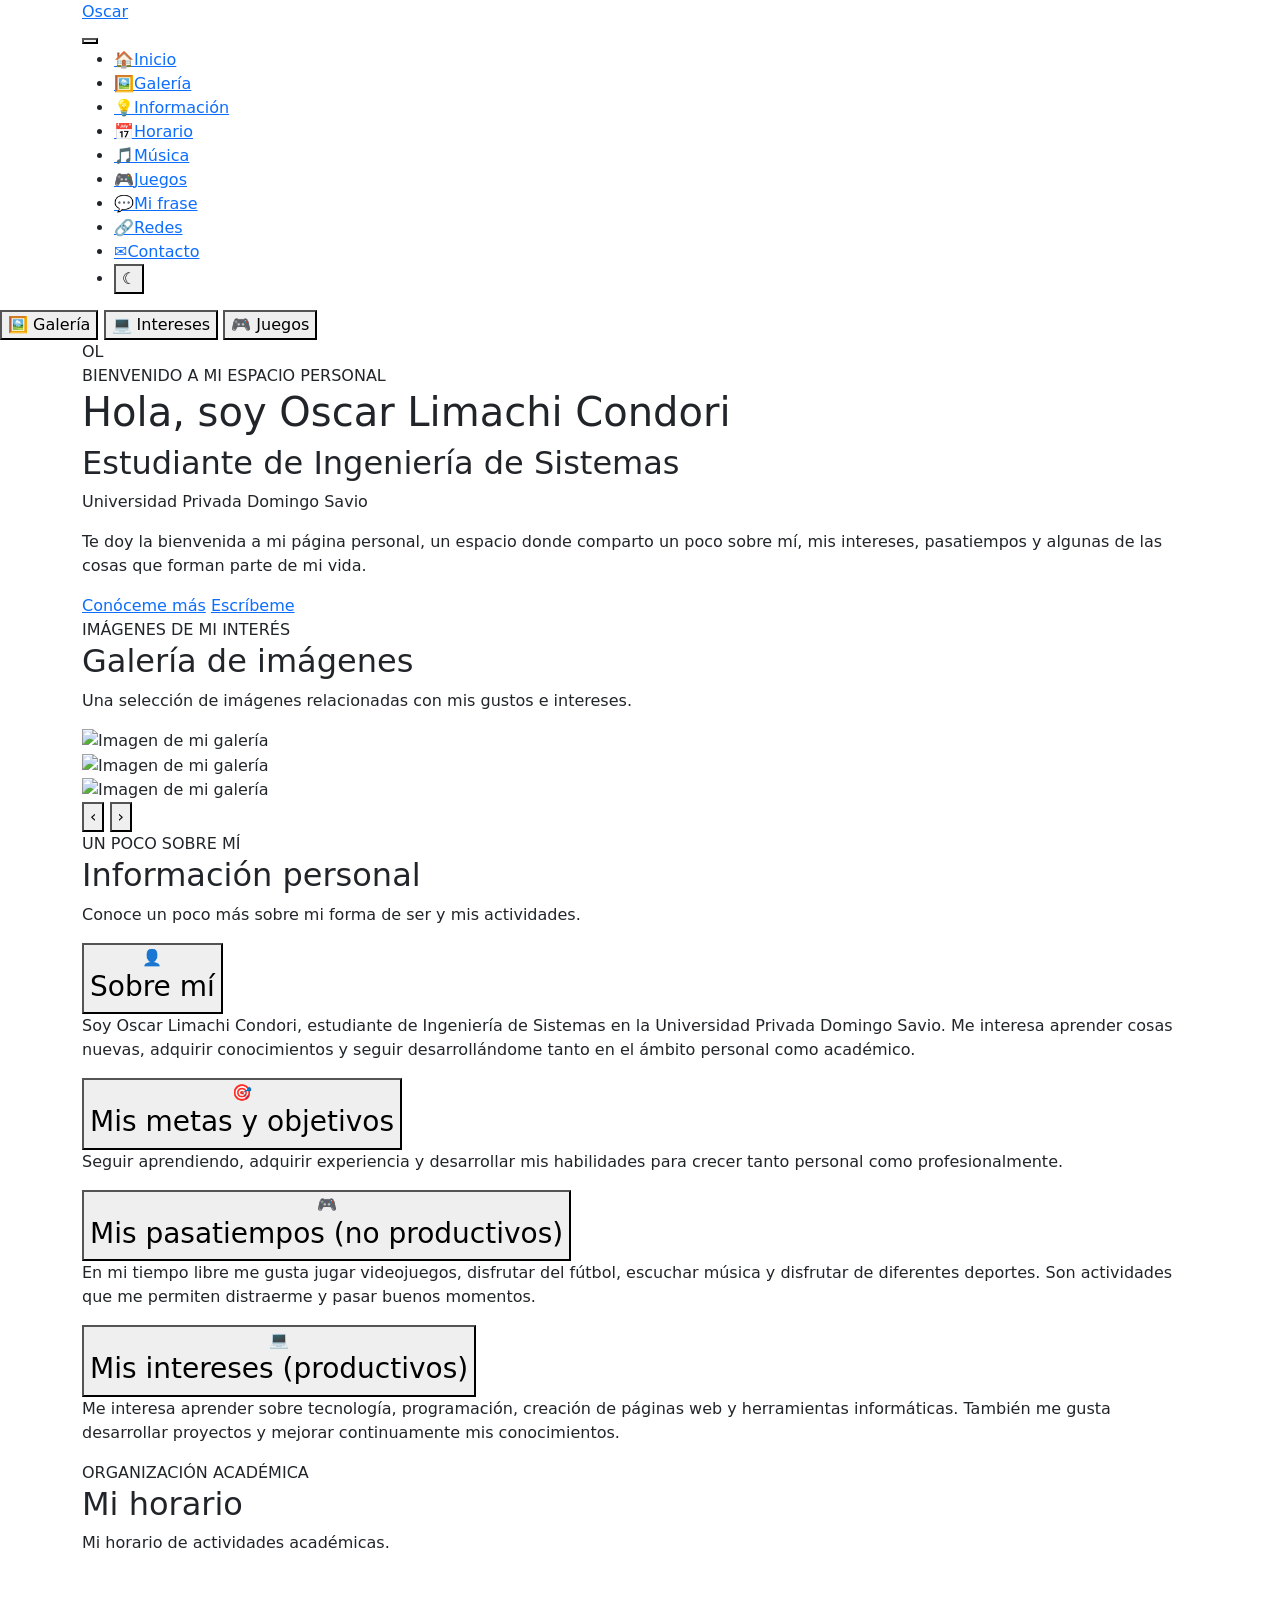
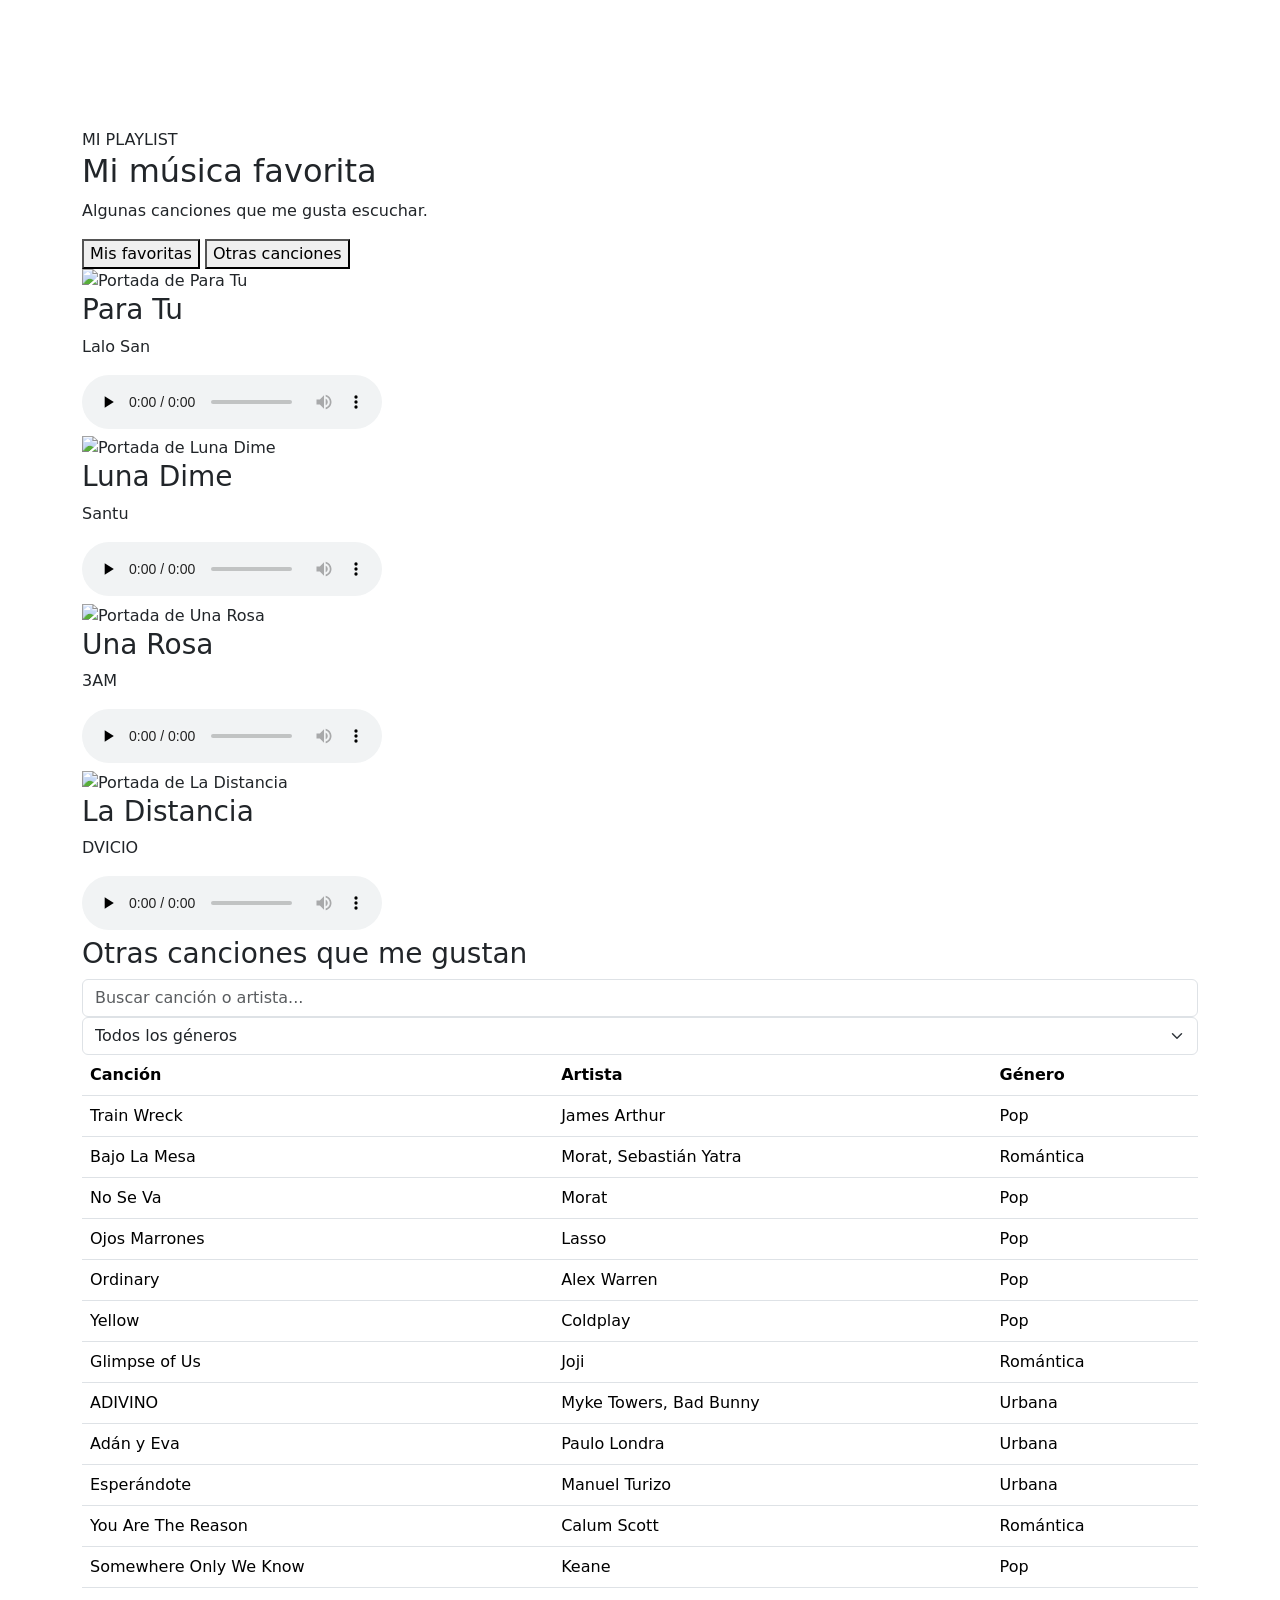
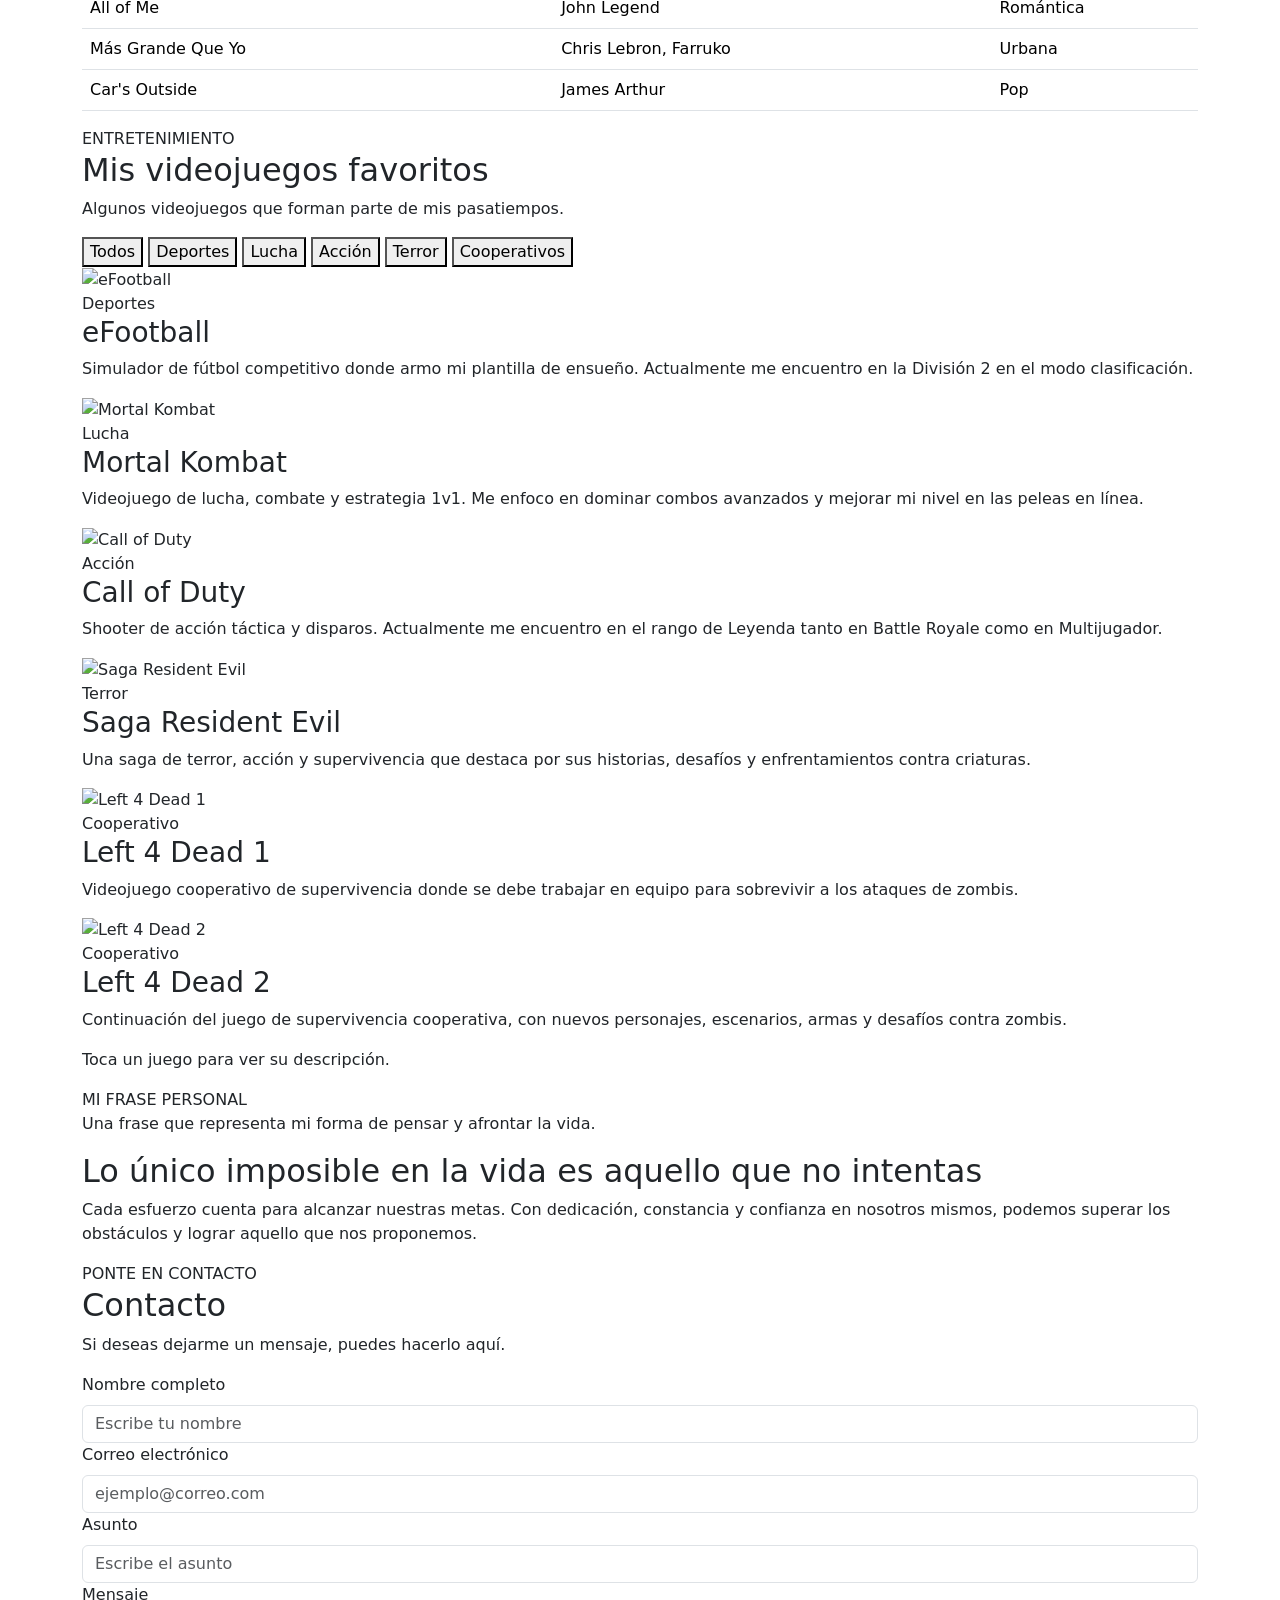
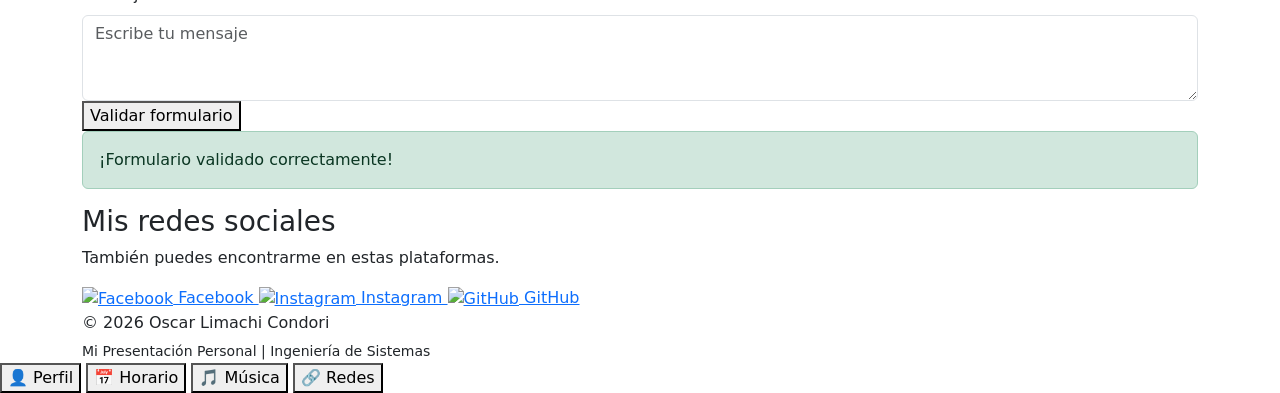
==== informacion_personal_3.0/index.html @ c0208976 "Update informacion_personal" ====
<!DOCTYPE html>
<html lang="es">

<head>
    <meta charset="UTF-8">
    <meta name="viewport" content="width=device-width, initial-scale=1.0">
    <title>Mi Presentación Personal | Oscar Limachi</title>
    <meta name="description" content="Página personal de Oscar Limachi Condori, estudiante de Ingeniería de Sistemas.">
    <meta name="theme-color" content="#101e36">
    <link rel="manifest" href="manifest.json">
    <link rel="icon" type="image/png" sizes="192x192" href="icons/icon-192.png">
    <link rel="apple-touch-icon" href="icons/apple-touch-icon.png">

    <link rel="preconnect" href="https://fonts.googleapis.com">
    <link rel="preconnect" href="https://fonts.gstatic.com" crossorigin>
    <link
        href="https://fonts.googleapis.com/css2?family=DM+Sans:wght@400;500;600;700&family=Space+Grotesk:wght@500;600;700&display=swap"
        rel="stylesheet">
    <link href="https://cdn.jsdelivr.net/npm/bootstrap@5.3.3/dist/css/bootstrap.min.css" rel="stylesheet">
    <link rel="stylesheet" href="style.css">
</head>

<body>
    <div class="pwa-container" aria-busy="true">

        <header class="site-nav">
            <div class="container">
                <a class="nav-brand" href="#inicio" data-hidratado="false" data-hidratacion="false"
                    aria-label="Ir al inicio">Oscar<span></span></a>

                <div class="nav-actions">
                    <span class="estado-red" id="estadoRed" role="status" aria-live="polite"></span>
                    <button class="menu-toggle" id="hamburgerBtn" type="button" aria-label="Abrir menú"
                        aria-controls="navMenu" aria-expanded="false" data-hidratado="false" data-hidratacion="false">
                        <span></span>
                        <span></span>
                        <span></span>
                    </button>
                </div>

                <nav class="nav-menu" id="navMenu" aria-label="Menú principal">
                    <ul>
                        <li><a class="menu-link" href="#inicio" data-view="inicio" data-hidratado="false"
                                data-hidratacion="false"><span class="menu-ico" aria-hidden="true">🏠</span>Inicio</a>
                        </li>
                        <li><a class="menu-link" href="#fotos" data-view="fotos" data-hidratado="false"
                                data-hidratacion="false"><span class="menu-ico" aria-hidden="true">🖼️</span>Galería</a>
                        </li>
                        <li><a class="menu-link" href="#informacion" data-view="informacion" data-hidratado="false"
                                data-hidratacion="false"><span class="menu-ico"
                                    aria-hidden="true">💡</span>Información</a></li>
                        <li><a class="menu-link" href="#horario" data-view="horario" data-hidratado="false"
                                data-hidratacion="false"><span class="menu-ico" aria-hidden="true">📅</span>Horario</a>
                        </li>
                        <li><a class="menu-link" href="#musica" data-view="musica" data-hidratado="false"
                                data-hidratacion="false"><span class="menu-ico" aria-hidden="true">🎵</span>Música</a>
                        </li>
                        <li><a class="menu-link" href="#juegos" data-view="juegos" data-hidratado="false"
                                data-hidratacion="false"><span class="menu-ico" aria-hidden="true">🎮</span>Juegos</a>
                        </li>
                        <li><a class="menu-link" href="#frase" data-view="frase" data-hidratado="false"
                                data-hidratacion="false"><span class="menu-ico" aria-hidden="true">💬</span>Mi frase</a>
                        </li>
                        <li><a class="menu-link" href="#redes" data-view="redes" data-hidratado="false"
                                data-hidratacion="false"><span class="menu-ico" aria-hidden="true">🔗</span>Redes</a>
                        </li>
                        <li><a class="menu-link" href="#contacto" data-view="contacto" data-hidratado="false"
                                data-hidratacion="false"><span class="menu-ico" aria-hidden="true">✉️</span>Contacto</a>
                        </li>
                        <li class="theme-item">
                            <button class="theme-toggle" id="themeToggle" type="button" aria-label="Cambiar tema"
                                data-hidratado="false" data-hidratacion="false">☾</button>
                        </li>
                    </ul>
                </nav>
            </div>
        </header>

        <aside class="hud-side-nav">
            <button class="hud-btn" data-view="fotos" title="Galería" data-hidratado="false" data-hidratacion="false">
                <span class="hud-icon">🖼️</span>
                <span class="hud-label">Galería</span>
            </button>
            <button class="hud-btn" data-view="informacion" title="Intereses" data-hidratado="false"
                data-hidratacion="false">
                <span class="hud-icon">💻</span>
                <span class="hud-label">Intereses</span>
            </button>
            <button class="hud-btn" data-view="juegos" title="Videojuegos" data-hidratado="false"
                data-hidratacion="false">
                <span class="hud-icon">🎮</span>
                <span class="hud-label">Juegos</span>
            </button>
        </aside>

        <main id="app">

            <section class="view view-hero active" id="inicio">
                <div class="hero-orb orb-one"></div>
                <div class="hero-orb orb-two"></div>

                <div class="container hero-content">
                    <div class="hero-avatar" aria-hidden="true"><span>OL</span></div>
                    <span class="eyebrow">BIENVENIDO A MI ESPACIO PERSONAL</span>
                    <h1>Hola, soy <span>Oscar Limachi Condori</span></h1>
                    <h2>Estudiante de Ingeniería de Sistemas</h2>
                    <p>Universidad Privada Domingo Savio</p>

                    <p class="hero-description">
                        Te doy la bienvenida a mi página personal, un espacio donde comparto un poco sobre mí, mis
                        intereses, pasatiempos y algunas de las cosas que forman parte de mi vida.
                    </p>

                    <div class="hero-actions">
                        <a href="#informacion" class="btn-main" data-hidratado="false" data-hidratacion="false">Conóceme
                            más</a>
                        <a href="#contacto" class="btn-ghost" data-hidratado="false"
                            data-hidratacion="false">Escríbeme</a>
                    </div>
                </div>
            </section>

            <section class="view" id="fotos">
                <div class="container">
                    <div class="section-heading">
                        <span class="eyebrow">IMÁGENES DE MI INTERÉS</span>
                        <h2>Galería de imágenes</h2>
                        <p>Una selección de imágenes relacionadas con mis gustos e intereses.</p>
                    </div>

                            <div class="photo-carousel" id="photoCarousel" data-hidratado="false"
                                data-hidratacion="false">
                                <div class="carousel-track" id="carouselTrack">
                                    <div class="carousel-slide">
                                        <img src="imagenes/carrusel/foto1.jpg" alt="Imagen de mi galería"
                                            loading="lazy">
                                    </div>
                                    <div class="carousel-slide">
                                        <img src="imagenes/carrusel/foto2.jpg" alt="Imagen de mi galería"
                                            loading="lazy">
                                    </div>
                                    <div class="carousel-slide">
                                        <img src="imagenes/carrusel/foto3.jpg" alt="Imagen de mi galería"
                                            loading="lazy">
                                    </div>
                                </div>
                                <button type="button" class="carousel-arrow prev" aria-label="Imagen anterior"
                                    data-hidratado="false" data-hidratacion="false">‹</button>
                                <button type="button" class="carousel-arrow next" aria-label="Imagen siguiente"
                                    data-hidratado="false" data-hidratacion="false">›</button>
                                <div class="carousel-dots" id="carouselDots"></div>
                            </div>
                        </div>
            </section>

            <section class="view" id="informacion">
                <div class="container">
                    <div class="section-heading">
                        <span class="eyebrow">UN POCO SOBRE MÍ</span>
                        <h2>Información personal</h2>
                        <p>Conoce un poco más sobre mi forma de ser y mis actividades.</p>
                    </div>

                    <div class="info-grid" id="infoGrid">
                        <article class="info-card open">
                            <button type="button" class="info-head" aria-expanded="true" data-hidratado="false"
                                data-hidratacion="false">
                                <span class="info-icon">👤</span>
                                <h3>Sobre mí</h3>
                                <span class="info-chevron" aria-hidden="true"></span>
                            </button>
                            <div class="info-body">
                                <p>
                                    Soy Oscar Limachi Condori, estudiante de Ingeniería de Sistemas en la Universidad
                                    Privada Domingo Savio. Me interesa aprender cosas nuevas, adquirir conocimientos y
                                    seguir desarrollándome tanto en el ámbito personal como académico.
                                </p>
                            </div>
                        </article>

                        <article class="info-card">
                            <button type="button" class="info-head" aria-expanded="false" data-hidratado="false"
                                data-hidratacion="false">
                                <span class="info-icon">🎯</span>
                                <h3>Mis metas y objetivos</h3>
                                <span class="info-chevron" aria-hidden="true"></span>
                            </button>
                            <div class="info-body">
                                <p>
                                    Seguir aprendiendo, adquirir experiencia y desarrollar mis habilidades para crecer
                                    tanto personal como profesionalmente.
                                </p>
                            </div>
                        </article>

                        <article class="info-card">
                            <button type="button" class="info-head" aria-expanded="false" data-hidratado="false"
                                data-hidratacion="false">
                                <span class="info-icon">🎮</span>
                                <h3>Mis pasatiempos (no productivos)</h3>
                                <span class="info-chevron" aria-hidden="true"></span>
                            </button>
                            <div class="info-body">
                                <p>
                                    En mi tiempo libre me gusta jugar videojuegos, disfrutar del fútbol, escuchar música
                                    y disfrutar de diferentes deportes. Son actividades que me permiten distraerme y
                                    pasar buenos momentos.
                                </p>
                            </div>
                        </article>

                        <article class="info-card">
                            <button type="button" class="info-head" aria-expanded="false" data-hidratado="false"
                                data-hidratacion="false">
                                <span class="info-icon">💻</span>
                                <h3>Mis intereses (productivos)</h3>
                                <span class="info-chevron" aria-hidden="true"></span>
                            </button>
                            <div class="info-body">
                                <p>
                                    Me interesa aprender sobre tecnología, programación, creación de páginas web y
                                    herramientas informáticas. También me gusta desarrollar proyectos y mejorar
                                    continuamente mis conocimientos.
                                </p>
                            </div>
                        </article>
                    </div>
                </div>
            </section>

            <section class="view view-alt" id="horario">
                <div class="container">
                    <div class="section-heading">
                        <span class="eyebrow">ORGANIZACIÓN ACADÉMICA</span>
                        <h2>Mi horario</h2>
                        <p>Mi horario de actividades académicas.</p>
                    </div>

                    <div class="schedule-container">
                        <iframe
                            src="https://docs.google.com/spreadsheets/d/e/2PACX-1vTzEIEwzXeiPIHtOGl5OaNdvRD8uhCwUruHZFIxYBwJlAoqeVFZ9LOPmYHx63MA51rp65lUQbLzBSOq/pubhtml"
                            title="Mi horario académico" loading="lazy"></iframe>
                    </div>
                </div>
            </section>

            <section class="view" id="musica">
                <div class="container">
                    <div class="section-heading">
                        <span class="eyebrow">MI PLAYLIST</span>
                        <h2>Mi música favorita</h2>
                        <p>Algunas canciones que me gusta escuchar.</p>
                    </div>

                    <div class="sub-tabs" role="tablist">
                        <button type="button" class="sub-tab active" data-tab="favoritas" role="tab"
                            aria-selected="true" data-hidratado="false" data-hidratacion="false">Mis favoritas</button>
                        <button type="button" class="sub-tab" data-tab="lista" role="tab" aria-selected="false"
                            data-hidratado="false" data-hidratacion="false">Otras canciones</button>
                    </div>

                    <div class="sub-panel active" id="tab-favoritas">
                        <div class="music-featured">
                            <div class="music-card">
                                <div class="music-cover cover-one">
                                    <img src="imagenes/musica/musica1.jpg" alt="Portada de Para Tu" loading="lazy">
                                </div>
                                <h3>Para Tu</h3>
                                <p>Lalo San</p>
                                <audio controls preload="none">
                                    <source src="musica/Lalo San - Para tu.mp3" type="audio/mpeg">
                                    Tu navegador no admite audio.
                                </audio>
                            </div>

                            <div class="music-card">
                                <div class="music-cover cover-two">
                                    <img src="imagenes/musica/musica2.jpg" alt="Portada de Luna Dime" loading="lazy">
                                </div>
                                <h3>Luna Dime</h3>
                                <p>Santu</p>
                                <audio controls preload="none">
                                    <source src="musica/Santu - Luna Dime.mp3" type="audio/mpeg">
                                    Tu navegador no admite audio.
                                </audio>
                            </div>

                            <div class="music-card">
                                <div class="music-cover cover-three">
                                    <img src="imagenes/musica/musica3.jpg" alt="Portada de Una Rosa" loading="lazy">
                                </div>
                                <h3>Una Rosa</h3>
                                <p>3AM</p>
                                <audio controls preload="none">
                                    <source src="musica/3AM - Una Rosa.mp3" type="audio/mpeg">
                                    Tu navegador no admite audio.
                                </audio>
                            </div>

                            <div class="music-card">
                                <div class="music-cover cover-four">
                                    <img src="imagenes/musica/musica4.jpg" alt="Portada de La Distancia" loading="lazy">
                                </div>
                                <h3>La Distancia</h3>
                                <p>DVICIO</p>
                                <audio controls preload="none">
                                    <source src="musica/Dvicio - La Distancia.mp3" type="audio/mpeg">
                                    Tu navegador no admite audio.
                                </audio>
                            </div>
                        </div>
                    </div>

                    <div class="sub-panel" id="tab-lista">
                        <div class="song-list-container">
                            <h3 class="subsection-title">Otras canciones que me gustan</h3>

                            <div class="music-tools">
                                <input type="text" id="songSearch" class="form-control"
                                    placeholder="Buscar canción o artista..." data-hidratado="false"
                                    data-hidratacion="false">
                                <select id="songFilter" class="form-select" data-hidratado="false"
                                    data-hidratacion="false">
                                    <option value="todos">Todos los géneros</option>
                                    <option value="pop">Pop</option>
                                    <option value="romantica">Romántica</option>
                                    <option value="urbana">Urbana</option>
                                </select>
                            </div>

                            <div class="table-scroll">
                                <table class="table song-table">
                                    <thead>
                                        <tr>
                                            <th>Canción</th>
                                            <th>Artista</th>
                                            <th>Género</th>
                                        </tr>
                                    </thead>
                                    <tbody id="songTableBody">
                                        <tr data-genre="pop">
                                            <td>Train Wreck</td>
                                            <td>James Arthur</td>
                                            <td>Pop</td>
                                        </tr>
                                        <tr data-genre="romantica">
                                            <td>Bajo La Mesa</td>
                                            <td>Morat, Sebastián Yatra</td>
                                            <td>Romántica</td>
                                        </tr>
                                        <tr data-genre="pop">
                                            <td>No Se Va</td>
                                            <td>Morat</td>
                                            <td>Pop</td>
                                        </tr>
                                        <tr data-genre="pop">
                                            <td>Ojos Marrones</td>
                                            <td>Lasso</td>
                                            <td>Pop</td>
                                        </tr>
                                        <tr data-genre="pop">
                                            <td>Ordinary</td>
                                            <td>Alex Warren</td>
                                            <td>Pop</td>
                                        </tr>
                                        <tr data-genre="pop">
                                            <td>Yellow</td>
                                            <td>Coldplay</td>
                                            <td>Pop</td>
                                        </tr>
                                        <tr data-genre="romantica">
                                            <td>Glimpse of Us</td>
                                            <td>Joji</td>
                                            <td>Romántica</td>
                                        </tr>
                                        <tr data-genre="urbana">
                                            <td>ADIVINO</td>
                                            <td>Myke Towers, Bad Bunny</td>
                                            <td>Urbana</td>
                                        </tr>
                                        <tr data-genre="urbana">
                                            <td>Adán y Eva</td>
                                            <td>Paulo Londra</td>
                                            <td>Urbana</td>
                                        </tr>
                                        <tr data-genre="urbana">
                                            <td>Esperándote</td>
                                            <td>Manuel Turizo</td>
                                            <td>Urbana</td>
                                        </tr>
                                        <tr data-genre="romantica">
                                            <td>You Are The Reason</td>
                                            <td>Calum Scott</td>
                                            <td>Romántica</td>
                                        </tr>
                                        <tr data-genre="pop">
                                            <td>Somewhere Only We Know</td>
                                            <td>Keane</td>
                                            <td>Pop</td>
                                        </tr>
                                        <tr data-genre="romantica">
                                            <td>All of Me</td>
                                            <td>John Legend</td>
                                            <td>Romántica</td>
                                        </tr>
                                        <tr data-genre="urbana">
                                            <td>Más Grande Que Yo</td>
                                            <td>Chris Lebron, Farruko</td>
                                            <td>Urbana</td>
                                        </tr>
                                        <tr data-genre="pop">
                                            <td>Car's Outside</td>
                                            <td>James Arthur</td>
                                            <td>Pop</td>
                                        </tr>
                                    </tbody>
                                </table>
                            </div>

                            <p id="noSongsMessage" class="no-results" hidden>No se encontraron canciones.</p>
                        </div>
                    </div>
                </div>
            </section>

            <section class="view view-alt" id="juegos">
                <div class="container">
                    <div class="section-heading">
                        <span class="eyebrow">ENTRETENIMIENTO</span>
                        <h2>Mis videojuegos favoritos</h2>
                        <p>Algunos videojuegos que forman parte de mis pasatiempos.</p>
                    </div>

                    <div class="game-filters">
                        <button class="filter-btn active" data-filter="todos" data-hidratado="false"
                            data-hidratacion="false">Todos</button>
                        <button class="filter-btn" data-filter="deportes" data-hidratado="false"
                            data-hidratacion="false">Deportes</button>
                        <button class="filter-btn" data-filter="lucha" data-hidratado="false"
                            data-hidratacion="false">Lucha</button>
                        <button class="filter-btn" data-filter="accion" data-hidratado="false"
                            data-hidratacion="false">Acción</button>
                        <button class="filter-btn" data-filter="terror" data-hidratado="false"
                            data-hidratacion="false">Terror</button>
                        <button class="filter-btn" data-filter="cooperativos" data-hidratado="false"
                            data-hidratacion="false">Cooperativos</button>
                    </div>

                    <div class="games-grid" id="gamesGrid">
                        <div class="game-item" data-category="deportes">
                                <div class="game-card" role="button" tabindex="0" aria-pressed="false"
                                    aria-expanded="false" data-hidratado="false" data-hidratacion="false">
                                    <img src="imagenes/juegos/Efootball.jpg" alt="eFootball" loading="lazy">
                                    <div class="game-card-content">
                                        <span class="game-category">Deportes</span>
                                        <h3>eFootball</h3>
                                        <p>Simulador de fútbol competitivo donde armo mi plantilla de ensueño.
                                            Actualmente me encuentro en la División 2 en el modo clasificación.</p>
                                    </div>
                                </div>
                            </div>

                                <div class="game-item" data-category="lucha">
                                    <div class="game-card" role="button" tabindex="0" aria-pressed="false"
                                        aria-expanded="false" data-hidratado="false" data-hidratacion="false">
                                        <img src="imagenes/juegos/Mortal Kombat.jpg" alt="Mortal Kombat" loading="lazy">
                                        <div class="game-card-content">
                                            <span class="game-category">Lucha</span>
                                            <h3>Mortal Kombat</h3>
                                            <p>Videojuego de lucha, combate y estrategia 1v1. Me enfoco en dominar
                                                combos avanzados y mejorar mi nivel en las peleas en línea.</p>
                                        </div>
                        </div>
                    </div>

                                <div class="game-item" data-category="accion">
                                    <div class="game-card" role="button" tabindex="0" aria-pressed="false"
                                        aria-expanded="false" data-hidratado="false" data-hidratacion="false">
                                        <img src="imagenes/juegos/Call of duty.jpeg" alt="Call of Duty" loading="lazy">
                                        <div class="game-card-content">
                                            <span class="game-category">Acción</span>
                                            <h3>Call of Duty</h3>
                                            <p>Shooter de acción táctica y disparos. Actualmente me encuentro en el
                                                rango de Leyenda tanto en Battle Royale como en Multijugador.</p>
                                        </div>
                                    </div>
                                </div>

                                        <div class="game-item" data-category="terror">
                                            <div class="game-card" role="button" tabindex="0" aria-pressed="false"
                                                aria-expanded="false" data-hidratado="false" data-hidratacion="false">
                                                <img src="imagenes/juegos/resident evil.jpg" alt="Saga Resident Evil"
                                                    loading="lazy">
                                                <div class="game-card-content">
                                                    <span class="game-category">Terror</span>
                                                    <h3>Saga Resident Evil</h3>
                                                    <p>Una saga de terror, acción y supervivencia que destaca por sus
                                                        historias, desafíos y enfrentamientos contra criaturas.</p>
                                                </div>
                                            </div>
                                        </div>

                                                <div class="game-item" data-category="cooperativos">
                                                    <div class="game-card" role="button" tabindex="0"
                                                        aria-pressed="false" aria-expanded="false"
                                                        data-hidratado="false" data-hidratacion="false">
                                                        <img src="imagenes/juegos/Left-4-dead1.webp" alt="Left 4 Dead 1"
                                                            loading="lazy">
                                                        <div class="game-card-content">
                                                            <span class="game-category">Cooperativo</span>
                                                            <h3>Left 4 Dead 1</h3>
                                                            <p>Videojuego cooperativo de supervivencia donde se debe
                                                                trabajar en equipo para sobrevivir a los ataques de
                                                                zombis.</p>
                                                        </div>
                                                    </div>
                                                </div>

                                                            <div class="game-item" data-category="cooperativos">
                                                                <div class="game-card" role="button" tabindex="0"
                                                                    aria-pressed="false" aria-expanded="false"
                                                                    data-hidratado="false" data-hidratacion="false">
                                                                    <img src="imagenes/juegos/left 4 dead 2.jpeg"
                                                                        alt="Left 4 Dead 2" loading="lazy">
                                                                    <div class="game-card-content">
                                                                        <span class="game-category">Cooperativo</span>
                                                                        <h3>Left 4 Dead 2</h3>
                                                                        <p>Continuación del juego de supervivencia
                                                                            cooperativa, con nuevos personajes,
                                                                            escenarios, armas y desafíos contra zombis.
                                                                        </p>
                                                                    </div>
                                                                </div>
                                                            </div>
                                                        </div>

                                                        <p class="tap-hint">Toca un juego para ver su descripción.</p>
                                                    </div>
            </section>

            <section class="view view-hero" id="frase">
                <div class="hero-orb orb-one"></div>
                <div class="hero-orb orb-two"></div>

                <div class="container quote-content">
                    <span class="eyebrow">MI FRASE PERSONAL</span>
                    <p class="quote-intro">Una frase que representa mi forma de pensar y afrontar la vida.</p>
                    <h2>Lo único imposible en la vida es aquello que no intentas</h2>
                    <p>
                        Cada esfuerzo cuenta para alcanzar nuestras metas. Con dedicación, constancia y confianza en
                        nosotros mismos, podemos superar los obstáculos y lograr aquello que nos proponemos.
                    </p>
                </div>
            </section>

            <section class="view" id="contacto">
                <div class="container">
                    <div class="section-heading">
                        <span class="eyebrow">PONTE EN CONTACTO</span>
                        <h2>Contacto</h2>
                        <p>Si deseas dejarme un mensaje, puedes hacerlo aquí.</p>
                    </div>

                    <div class="contact-container">
                                <form id="pwaForm" novalidate data-hidratado="false" data-hidratacion="false">
                                    <div class="form-grid">
                                        <div class="field">
                                            <label for="nombre" class="form-label">Nombre completo</label>
                                            <input type="text" class="form-control" id="nombre"
                                                placeholder="Escribe tu nombre" autocomplete="name">
                                            <div class="validation-message" id="errorNombre"></div>
                                        </div>

                                        <div class="field">
                                            <label for="correo" class="form-label">Correo electrónico</label>
                                            <input type="email" class="form-control" id="correo"
                                                placeholder="ejemplo@correo.com" autocomplete="email">
                                            <div class="validation-message" id="errorCorreo"></div>
                                        </div>

                                        <div class="field full">
                                            <label for="asunto" class="form-label">Asunto</label>
                                            <input type="text" class="form-control" id="asunto"
                                                placeholder="Escribe el asunto">
                                            <div class="validation-message" id="errorAsunto"></div>
                                        </div>

                                        <div class="field full">
                                            <label for="mensaje" class="form-label">Mensaje</label>
                                            <textarea class="form-control" id="mensaje" rows="3"
                                                placeholder="Escribe tu mensaje"></textarea>
                                            <div class="validation-message" id="errorMensaje"></div>
                                        </div>
                                    </div>

                                    <button type="submit" class="btn-main" data-hidratado="false"
                                        data-hidratacion="false">Validar formulario</button>
                                    <div id="alertaBox" role="status" aria-live="polite"></div>
                                    <div id="successAlert" class="alert alert-success" role="status">¡Formulario
                                        validado correctamente!</div>
                        </form>
                    </div>
                </div>
            </section>

            <section class="view view-footer" id="redes">
                <div class="container site-footer">
                    <h3>Mis redes sociales</h3>
                    <p class="footer-description">También puedes encontrarme en estas plataformas.</p>

                    <div class="social-links">
                        <a href="https://www.facebook.com/share/1J45nheNNu/" target="_blank" rel="noopener noreferrer"
                            class="social-link" data-hidratado="false" data-hidratacion="false">
                            <img src="imagenes/logos/facebook.webp" alt="Facebook" loading="lazy"> Facebook
                        </a>

                        <a href="https://www.instagram.com/oscar_limachi?dlrf=anFqMXpuZmNtenYx" target="_blank"
                            rel="noopener noreferrer" class="social-link" data-hidratado="false"
                            data-hidratacion="false">
                            <img src="imagenes/logos/instagram.png" alt="Instagram" loading="lazy"> Instagram
                        </a>

                        <a href="https://github.com/limachioscar19-cloud" target="_blank" rel="noopener noreferrer"
                            class="social-link" data-hidratado="false" data-hidratacion="false">
                            <img src="imagenes/logos/github.jpg" alt="GitHub" loading="lazy"> GitHub
                        </a>
                    </div>

                    <div class="footer-divider"></div>
                    <p class="mb-1">© 2026 Oscar Limachi Condori</p>
                    <small>Mi Presentación Personal | Ingeniería de Sistemas</small>
                </div>
            </section>

        </main>

        <nav class="hud-bottom-bar">
            <button class="hud-nav-item active" data-view="inicio" data-hidratado="false" data-hidratacion="false">
                <span class="hud-bar-icon">👤</span>
                <span class="hud-bar-label">Perfil</span>
            </button>
            <button class="hud-nav-item" data-view="horario" data-hidratado="false" data-hidratacion="false">
                <span class="hud-bar-icon">📅</span>
                <span class="hud-bar-label">Horario</span>
            </button>
            <button class="hud-nav-item" data-view="musica" data-hidratado="false" data-hidratacion="false">
                <span class="hud-bar-icon">🎵</span>
                <span class="hud-bar-label">Música</span>
            </button>
            <button class="hud-nav-item" data-view="redes" data-hidratado="false" data-hidratacion="false">
                <span class="hud-bar-icon">🔗</span>
                <span class="hud-bar-label">Redes</span>
            </button>
        </nav>
        <div class="aviso-red" id="avisoRed" role="status" aria-live="polite" hidden></div>
    </div>

    <script src="https://code.jquery.com/jquery-3.7.1.min.js"></script>
    <script src="script.js"></script>
    <script>
        if ('serviceWorker' in navigator) {
            window.addEventListener('load', function () {
                navigator.serviceWorker.register('sw.js')
                    .then(function (reg) { console.log('Service Worker PWA Registrado con Éxito:', reg.scope); })
                    .catch(function (err) { console.error('Fallo en Registro de SW:', err); });
            });
        }
    </script>
</body>

</html>
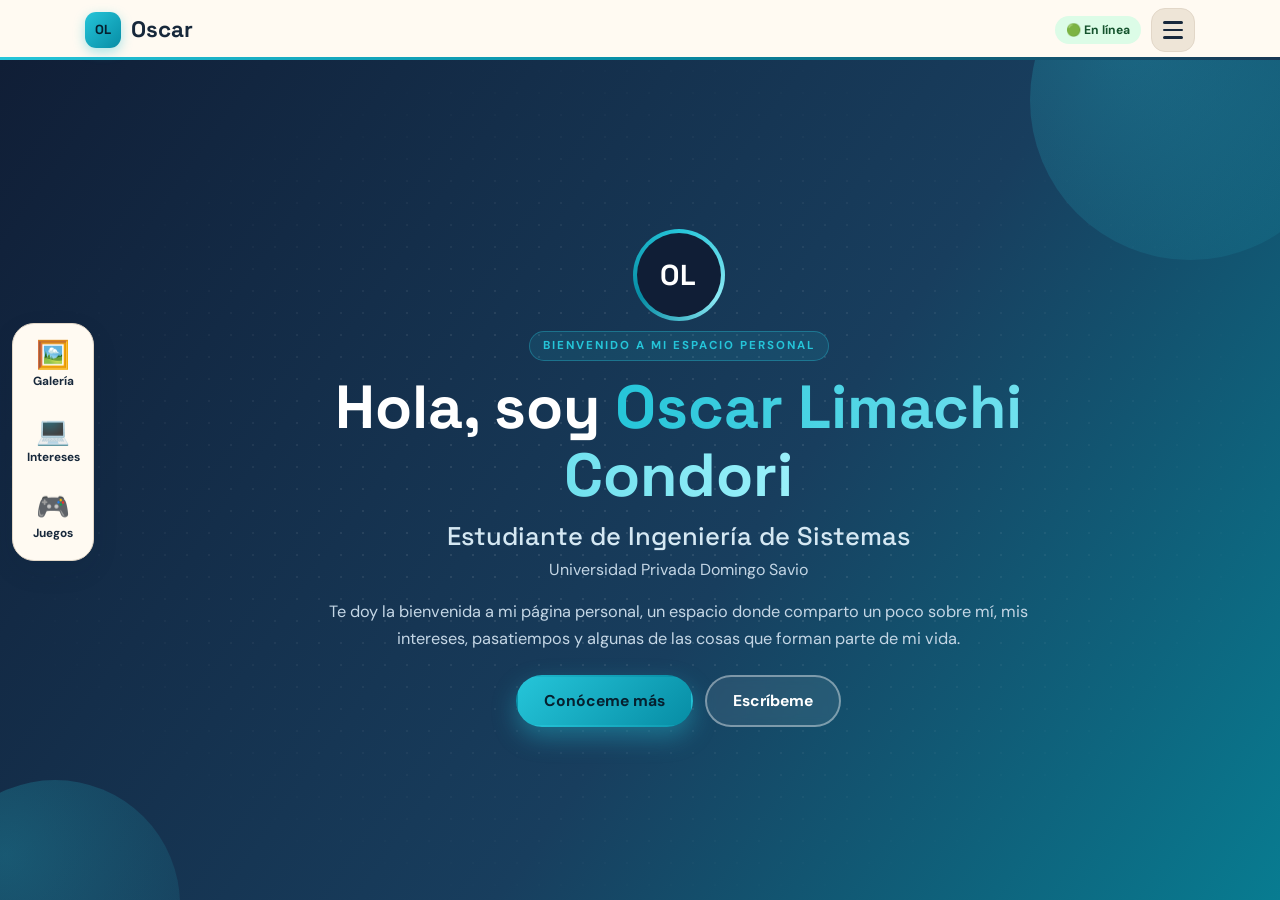
==== commit e15dd236: "Add files via upload" ====
--- a/informacion_personal_3.0/index.html
+++ b/informacion_personal_3.0/index.html
@@ -668,4 +668,4 @@
     </script>
 </body>
 
-</html>
+</html>
--- a/informacion_personal_3.0/style.css
+++ b/informacion_personal_3.0/style.css
@@ -0,0 +1,2283 @@
+:root {
+    --navy: #101e36;
+    --navy-2: #183653;
+    --cyan: #25c5d9;
+    --cyan-dark: #078da5;
+    --bg: #f5efe4;
+    --surface: #fffaf2;
+    --surface-2: #eee5d7;
+    --text: #17283b;
+    --muted: #63758a;
+    --border: #e2d7c8;
+    --page-bg: #dcd2c2;
+
+    --grad: linear-gradient(135deg, #25c5d9 0%, #078da5 100%);
+    --grad-hero: linear-gradient(125deg, #101e36 0%, #183e5e 58%, #087c91 100%);
+    --shadow: 0 10px 28px rgba(16, 30, 54, 0.09);
+    --shadow-hover: 0 18px 38px rgba(7, 141, 165, 0.2);
+
+    --r-sm: 10px;
+    --r-md: 16px;
+    --r-lg: 22px;
+
+    --nav-h: 60px;
+    --hud-bar-h: 76px;
+    --view-pad: 16px;
+    --frame-pad: 0px;
+}
+
+body.dark-mode {
+    --bg: #0b1422;
+    --surface: #142237;
+    --surface-2: #1b2d43;
+    --text: #edf5fc;
+    --muted: #a8b9ca;
+    --border: #2b4057;
+    --page-bg: #060b14;
+    --shadow: 0 10px 28px rgba(0, 0, 0, 0.3);
+    --shadow-hover: 0 18px 38px rgba(37, 197, 217, 0.14);
+}
+
+* {
+    box-sizing: border-box;
+}
+
+html,
+body {
+    width: 100%;
+    min-height: 100vh;
+    min-height: 100dvh;
+    margin: 0;
+    overflow: hidden;
+}
+
+body {
+    min-height: 100vh;
+    min-height: 100dvh;
+    background: var(--bg);
+    color: var(--text);
+    font-family: 'DM Sans', sans-serif;
+    transition: background 0.3s, color 0.3s;
+    -webkit-tap-highlight-color: transparent;
+}
+
+h1,
+h2,
+h3,
+h4 {
+    margin-top: 0;
+    margin-bottom: 0.5rem;
+    line-height: 1.2;
+    font-family: 'Space Grotesk', sans-serif;
+}
+
+p {
+    margin-top: 0;
+    margin-bottom: 1rem;
+}
+
+img {
+    vertical-align: middle;
+}
+
+button {
+    font-family: inherit;
+}
+
+:focus-visible {
+    outline: 3px solid var(--cyan);
+    outline-offset: 2px;
+}
+
+.container {
+    width: 100%;
+    margin-right: auto;
+    margin-left: auto;
+    padding-right: 15px;
+    padding-left: 15px;
+}
+
+@media (min-width: 576px) {
+    .container {
+        max-width: 540px;
+    }
+}
+
+@media (min-width: 768px) {
+    .container {
+        max-width: 720px;
+    }
+}
+
+@media (min-width: 992px) {
+    .container {
+        max-width: 960px;
+    }
+}
+
+@media (min-width: 1200px) {
+    .container {
+        max-width: 1140px;
+    }
+}
+
+.form-control,
+.form-select {
+    display: block;
+    width: 100%;
+    font: inherit;
+    line-height: 1.5;
+    border: 1.5px solid var(--border);
+    border-radius: 12px;
+}
+
+.form-label {
+    display: inline-block;
+}
+
+.table {
+    width: 100%;
+    border-collapse: collapse;
+}
+
+.alert {
+    border: 1px solid transparent;
+    border-radius: 12px;
+}
+
+.alert-success {
+    color: #0f5132;
+    background: #d1e7dd;
+    border-color: #badbcc;
+}
+
+.alert-danger {
+    color: #842029;
+    background: #f8d7da;
+    border-color: #f5c2c7;
+}
+
+.alert-warning {
+    color: #664d03;
+    background: #fff3cd;
+    border-color: #ffecb5;
+}
+
+.mt-3 {
+    margin-top: 1rem;
+}
+
+.mb-1 {
+    margin-bottom: 0.25rem;
+}
+
+.pwa-container {
+    position: relative;
+    width: 100%;
+    height: 100%;
+    overflow: hidden;
+    background: var(--bg);
+}
+
+.pwa-container::before {
+    content: "";
+    position: absolute;
+    top: 0;
+    left: 0;
+    z-index: 1200;
+    width: 100%;
+    height: 3px;
+    background: linear-gradient(90deg, transparent, var(--cyan), transparent);
+    transform: translateX(-100%);
+    opacity: 0;
+    pointer-events: none;
+}
+
+.pwa-container[aria-busy="true"]::before {
+    opacity: 1;
+    animation: cargando 0.9s ease-in-out infinite;
+}
+
+@keyframes cargando {
+    to {
+        transform: translateX(100%);
+    }
+}
+
+@media (min-width: 1025px) {
+    :root {
+        --frame-pad: 0px;
+    }
+
+    body {
+        padding: 0;
+        background: var(--bg);
+    }
+
+    .pwa-container {
+        width: 100%;
+        max-width: 100%;
+        margin: 0 auto;
+        min-height: 100vh;
+        min-height: 100dvh;
+        border-radius: 0;
+        border-top: none;
+        box-shadow: none;
+    }
+}
+
+@media (min-width: 768px) {
+    .hud-bottom-bar {
+        display: none !important;
+    }
+
+    #app {
+        bottom: 0 !important;
+    }
+}
+
+body.keyboard-open .hud-bottom-bar {
+    display: none !important;
+}
+
+body.keyboard-open #app {
+    bottom: 0 !important;
+}
+
+.site-nav {
+    position: absolute;
+    top: 0;
+    left: 0;
+    right: 0;
+    z-index: 1000;
+    height: var(--nav-h);
+    display: flex;
+    align-items: center;
+    background: var(--surface);
+    transition: background 0.3s;
+}
+
+.site-nav::after {
+    content: "";
+    position: absolute;
+    left: 0;
+    right: 0;
+    bottom: 0;
+    height: 3px;
+    background: linear-gradient(90deg, var(--cyan), var(--cyan-dark), var(--navy-2));
+}
+
+.site-nav>.container {
+    display: flex;
+    align-items: center;
+    justify-content: space-between;
+    height: 100%;
+}
+
+.nav-brand {
+    display: inline-flex;
+    align-items: center;
+    gap: 10px;
+    color: var(--text);
+    font-family: 'Space Grotesk', sans-serif;
+    font-size: 1.4rem;
+    font-weight: 700;
+    text-decoration: none;
+}
+
+.nav-brand::before {
+    content: "OL";
+    display: grid;
+    place-items: center;
+    width: 36px;
+    height: 36px;
+    border-radius: 11px;
+    background: var(--grad);
+    color: #06202f;
+    font-size: 0.82rem;
+    letter-spacing: 0.5px;
+    box-shadow: 0 4px 12px rgba(37, 197, 217, 0.4);
+}
+
+.nav-brand span {
+    color: var(--cyan-dark);
+}
+
+.nav-actions {
+    display: flex;
+    align-items: center;
+    gap: 10px;
+}
+
+.estado-red {
+    padding: 5px 11px;
+    border-radius: 999px;
+    background: #dcfce7;
+    color: #14532d;
+    font-size: 0.76rem;
+    font-weight: 700;
+    white-space: nowrap;
+    transition: background 0.3s, color 0.3s;
+}
+
+.estado-red:empty {
+    display: none;
+}
+
+.estado-red.offline {
+    background: #ffedd5;
+    color: #7c2d12;
+}
+
+.aviso-red {
+    position: absolute;
+    left: 50%;
+    bottom: calc(var(--hud-bar-h) + 14px);
+    z-index: 1100;
+    width: max-content;
+    max-width: calc(100% - 32px);
+    padding: 10px 18px;
+    border-radius: 999px;
+    background: var(--navy);
+    color: #fff;
+    font-size: 0.88rem;
+    font-weight: 600;
+    text-align: center;
+    box-shadow: 0 10px 26px rgba(0, 0, 0, 0.3);
+    transform: translateX(-50%);
+}
+
+.aviso-red[hidden] {
+    display: none;
+}
+
+.menu-toggle {
+    display: flex;
+    flex-direction: column;
+    align-items: center;
+    justify-content: center;
+    gap: 5px;
+    width: 44px;
+    height: 44px;
+    padding: 0;
+    border: 1.5px solid var(--border);
+    border-radius: 14px;
+    background: var(--surface-2);
+    cursor: pointer;
+    transition: border-color 0.2s, transform 0.2s;
+}
+
+.menu-toggle:hover {
+    border-color: var(--cyan);
+}
+
+.menu-toggle:active {
+    transform: scale(0.93);
+}
+
+.menu-toggle span {
+    display: block;
+    width: 20px;
+    height: 2.5px;
+    border-radius: 2px;
+    background: var(--text);
+    transition: transform 0.25s, opacity 0.2s;
+}
+
+.menu-toggle.open span:nth-child(1) {
+    transform: translateY(7.5px) rotate(45deg);
+}
+
+.menu-toggle.open span:nth-child(2) {
+    opacity: 0;
+}
+
+.menu-toggle.open span:nth-child(3) {
+    transform: translateY(-7.5px) rotate(-45deg);
+}
+
+.nav-menu {
+    display: none;
+    position: absolute;
+    top: 100%;
+    left: 0;
+    right: 0;
+    z-index: 1050;
+    max-height: calc(100dvh - var(--nav-h) - 12px);
+    overflow-y: auto;
+    background: var(--surface);
+    border-bottom: 1px solid var(--border);
+    border-radius: 0 0 var(--r-lg) var(--r-lg);
+    box-shadow: 0 22px 40px rgba(0, 0, 0, 0.22);
+    scrollbar-width: none;
+}
+
+.nav-menu ul {
+    display: grid;
+    grid-template-columns: 1fr 1fr;
+    gap: 8px;
+    margin: 0;
+    padding: 12px 14px 14px;
+    list-style: none;
+}
+
+.menu-link {
+    display: flex;
+    align-items: center;
+    gap: 9px;
+    padding: 10px 12px;
+    border: 1.5px solid transparent;
+    border-radius: 14px;
+    background: var(--surface-2);
+    color: var(--text);
+    font-size: 0.92rem;
+    font-weight: 600;
+    text-decoration: none;
+    transition: transform 0.2s, border-color 0.2s, background 0.2s;
+}
+
+.menu-ico {
+    display: grid;
+    place-items: center;
+    flex: 0 0 auto;
+    width: 30px;
+    height: 30px;
+    border-radius: 9px;
+    background: var(--surface);
+    font-size: 1rem;
+}
+
+.menu-link:hover {
+    border-color: var(--cyan);
+    transform: translateY(-2px);
+}
+
+.menu-link.active {
+    background: var(--grad);
+    color: #06202f;
+    box-shadow: 0 6px 16px rgba(37, 197, 217, 0.35);
+}
+
+.menu-link.active .menu-ico {
+    background: rgba(255, 255, 255, 0.45);
+}
+
+.theme-item {
+    grid-column: 1 / -1;
+    justify-self: center;
+}
+
+.theme-toggle {
+    width: 44px;
+    height: 44px;
+    min-width: 44px;
+    min-height: 44px;
+    border: 1.5px solid var(--border);
+    border-radius: 50%;
+    background: var(--surface-2);
+    color: var(--text);
+    font-size: 1.2rem;
+    cursor: pointer;
+    transition: transform 0.25s, border-color 0.2s;
+}
+
+.theme-toggle:hover {
+    border-color: var(--cyan);
+    transform: rotate(25deg);
+}
+
+.hud-side-nav {
+    position: absolute;
+    top: calc(var(--nav-h) + (100% - var(--nav-h) - var(--hud-bar-h)) / 2);
+    left: 12px;
+    z-index: 950;
+    display: flex;
+    flex-direction: column;
+    gap: 8px;
+    padding: 8px;
+    border: 1px solid var(--border);
+    border-radius: 22px;
+    background: var(--surface);
+    box-shadow: var(--shadow);
+    transform: translateY(-50%);
+}
+
+.hud-btn {
+    display: flex;
+    flex-direction: column;
+    align-items: center;
+    justify-content: center;
+    width: 64px;
+    height: 68px;
+    padding: 4px;
+    border: 0;
+    border-radius: 16px;
+    background: transparent;
+    color: var(--text);
+    cursor: pointer;
+    transition: transform 0.2s, background 0.2s;
+}
+
+.hud-btn:hover,
+.hud-btn.active {
+    background: var(--grad);
+    color: #06202f;
+    transform: scale(1.05);
+}
+
+.hud-icon {
+    font-size: 1.7rem;
+    line-height: 1;
+}
+
+.hud-label {
+    margin-top: 5px;
+    font-size: 0.74rem;
+    font-weight: 700;
+}
+
+.hud-bottom-bar {
+    position: absolute;
+    bottom: 0;
+    left: 0;
+    right: 0;
+    z-index: 1000;
+    height: var(--hud-bar-h);
+    display: flex;
+    align-items: center;
+    justify-content: space-around;
+    background: var(--surface);
+    border-top: 1px solid var(--border);
+    box-shadow: 0 -8px 24px rgba(16, 30, 54, 0.07);
+    transition: background 0.3s;
+}
+
+.hud-nav-item {
+    position: relative;
+    display: flex;
+    flex: 1;
+    flex-direction: column;
+    align-items: center;
+    justify-content: center;
+    height: 100%;
+    padding: 6px;
+    border: 0;
+    background: none;
+    color: var(--muted);
+    cursor: pointer;
+    transition: color 0.2s;
+}
+
+.hud-nav-item::before {
+    content: "";
+    position: absolute;
+    top: 0;
+    left: 24%;
+    right: 24%;
+    height: 4px;
+    border-radius: 0 0 5px 5px;
+    background: var(--cyan);
+    transform: scaleX(0);
+    transition: transform 0.25s;
+}
+
+.hud-bar-icon {
+    display: grid;
+    place-items: center;
+    width: 60px;
+    height: 36px;
+    border-radius: 18px;
+    font-size: 1.6rem;
+    transition: background 0.25s, transform 0.25s;
+}
+
+.hud-bar-label {
+    margin-top: 3px;
+    font-size: 0.84rem;
+    font-weight: 700;
+}
+
+.hud-nav-item:hover {
+    color: var(--cyan-dark);
+}
+
+.hud-nav-item.active {
+    color: var(--cyan-dark);
+}
+
+.hud-nav-item.active::before {
+    transform: scaleX(1);
+}
+
+.hud-nav-item.active .hud-bar-icon {
+    background: rgba(37, 197, 217, 0.2);
+    transform: translateY(-1px);
+}
+
+body.dark-mode .hud-nav-item.active {
+    color: var(--cyan);
+}
+
+#app {
+    position: absolute;
+    top: var(--nav-h);
+    right: 0;
+    bottom: var(--hud-bar-h);
+    left: 0;
+    overflow: hidden;
+}
+
+.view {
+    position: absolute;
+    inset: 0;
+    display: none;
+    flex-direction: column;
+    justify-content: flex-start;
+    padding: var(--view-pad) 15px var(--view-pad) 92px;
+    overflow-x: hidden;
+    overflow-y: auto;
+    overscroll-behavior: contain;
+    scrollbar-width: thin;
+    background: var(--bg);
+}
+
+@media (max-width: 767px) {
+    .view {
+        padding-left: 12px;
+        padding-right: 12px;
+    }
+}
+
+.view::-webkit-scrollbar {
+    width: 5px;
+}
+
+.view::-webkit-scrollbar-thumb {
+    background: var(--border);
+    border-radius: 999px;
+}
+
+.view.active {
+    display: flex;
+    animation: entrada 0.35s ease;
+}
+
+.view>.container {
+    width: 100%;
+    margin-top: auto;
+    margin-bottom: auto;
+    min-height: min-content;
+}
+
+@keyframes entrada {
+    from {
+        opacity: 0;
+        transform: translateY(10px);
+    }
+
+    to {
+        opacity: 1;
+        transform: none;
+    }
+}
+
+.view-alt {
+    background: var(--surface-2);
+}
+
+.view-hero {
+    overflow: hidden;
+    color: #fff;
+    background: var(--grad-hero);
+}
+
+.view-footer {
+    color: #d5e1ee;
+    background: radial-gradient(circle at 80% 0%, #12304d 0%, #081321 62%);
+}
+
+.btn-main,
+.btn-ghost {
+    position: relative;
+    display: inline-flex;
+    align-items: center;
+    justify-content: center;
+    gap: 8px;
+    padding: 12px 26px;
+    border: 2px solid transparent;
+    border-radius: 999px;
+    font-size: 0.98rem;
+    font-weight: 700;
+    text-decoration: none;
+    cursor: pointer;
+    overflow: hidden;
+    transition: transform 0.2s, box-shadow 0.25s, background 0.25s, color 0.25s;
+}
+
+.btn-main {
+    background: var(--grad);
+    color: #06202f;
+    box-shadow: 0 10px 24px rgba(37, 197, 217, 0.38);
+}
+
+.btn-main::after {
+    content: "";
+    position: absolute;
+    top: 0;
+    left: -80%;
+    width: 50%;
+    height: 100%;
+    background: linear-gradient(100deg, transparent, rgba(255, 255, 255, 0.55), transparent);
+    transform: skewX(-20deg);
+    transition: left 0.6s;
+}
+
+.btn-main:hover {
+    color: #06202f;
+    transform: translateY(-3px);
+    box-shadow: 0 16px 30px rgba(37, 197, 217, 0.5);
+}
+
+.btn-main:hover::after {
+    left: 130%;
+}
+
+.btn-ghost {
+    background: rgba(255, 255, 255, 0.08);
+    border-color: rgba(255, 255, 255, 0.4);
+    color: #fff;
+    backdrop-filter: blur(6px);
+}
+
+.btn-ghost:hover {
+    background: rgba(255, 255, 255, 0.18);
+    border-color: var(--cyan);
+    color: #fff;
+    transform: translateY(-3px);
+}
+
+.btn-main:active,
+.btn-ghost:active,
+.hud-btn:active,
+.filter-btn:active,
+.sub-tab:active {
+    transform: scale(0.96);
+}
+
+.filter-btn,
+.sub-tab {
+    display: inline-flex;
+    align-items: center;
+    justify-content: center;
+    min-width: 44px;
+    min-height: 44px;
+    padding: 8px 18px;
+    border: 1.5px solid var(--border);
+    border-radius: 999px;
+    background: var(--surface);
+    color: var(--text);
+    font-size: 0.9rem;
+    font-weight: 700;
+    cursor: pointer;
+    transition: transform 0.2s, background 0.2s, border-color 0.2s, box-shadow 0.2s;
+}
+
+.filter-btn:hover,
+.sub-tab:hover {
+    border-color: var(--cyan);
+    transform: translateY(-2px);
+}
+
+.filter-btn.active,
+.sub-tab.active {
+    border-color: transparent;
+    background: var(--grad);
+    color: #06202f;
+    box-shadow: 0 8px 18px rgba(37, 197, 217, 0.35);
+}
+
+.eyebrow {
+    display: inline-block;
+    margin-bottom: 12px;
+    padding: 5px 13px;
+    border: 1px solid rgba(37, 197, 217, 0.35);
+    border-radius: 999px;
+    background: rgba(37, 197, 217, 0.12);
+    color: var(--cyan-dark);
+    font-size: 0.72rem;
+    font-weight: 700;
+    letter-spacing: 2px;
+}
+
+.view-hero .eyebrow {
+    color: var(--cyan);
+}
+
+.section-heading {
+    max-width: 750px;
+    margin: 0 auto 20px;
+    text-align: center;
+}
+
+.section-heading h2 {
+    margin-bottom: 8px;
+    color: var(--text);
+    font-size: clamp(1.6rem, 3.4vw, 2.4rem);
+    font-weight: 700;
+}
+
+.section-heading h2::after {
+    content: "";
+    display: block;
+    width: 56px;
+    height: 4px;
+    margin: 10px auto 0;
+    border-radius: 4px;
+    background: var(--grad);
+}
+
+.section-heading p {
+    margin: 0;
+    color: var(--muted);
+    line-height: 1.6;
+}
+
+.view-hero::before {
+    content: "";
+    position: absolute;
+    inset: 0;
+    background-image: radial-gradient(rgba(255, 255, 255, 0.09) 1px, transparent 1px);
+    background-size: 22px 22px;
+    -webkit-mask-image: radial-gradient(ellipse at center, #000 25%, transparent 75%);
+    mask-image: radial-gradient(ellipse at center, #000 25%, transparent 75%);
+    pointer-events: none;
+}
+
+.view-hero>.container {
+    position: relative;
+    z-index: 2;
+}
+
+.hero-orb {
+    position: absolute;
+    border-radius: 50%;
+    background: radial-gradient(circle at 30% 30%, rgba(37, 197, 217, 0.28), rgba(37, 197, 217, 0.05));
+    pointer-events: none;
+    animation: flotar 9s ease-in-out infinite;
+}
+
+.orb-one {
+    width: 320px;
+    height: 320px;
+    top: -120px;
+    right: -70px;
+}
+
+.orb-two {
+    width: 250px;
+    height: 250px;
+    bottom: -130px;
+    left: -70px;
+    animation-delay: -4s;
+}
+
+@keyframes flotar {
+
+    0%,
+    100% {
+        transform: translateY(0) scale(1);
+    }
+
+    50% {
+        transform: translateY(18px) scale(1.05);
+    }
+}
+
+.hero-content {
+    max-width: 900px;
+    text-align: center;
+}
+
+.hero-avatar {
+    position: relative;
+    width: 84px;
+    height: 84px;
+    margin: 0 auto 14px;
+    border-radius: 50%;
+}
+
+.hero-avatar::before {
+    content: "";
+    position: absolute;
+    inset: -4px;
+    border-radius: 50%;
+    background: conic-gradient(var(--cyan), #8be9f5, var(--cyan-dark), var(--cyan));
+    animation: girar 6s linear infinite;
+}
+
+.hero-avatar span {
+    position: absolute;
+    inset: 0;
+    display: grid;
+    place-items: center;
+    border-radius: 50%;
+    background: var(--navy);
+    color: #fff;
+    font-family: 'Space Grotesk', sans-serif;
+    font-size: 1.8rem;
+    font-weight: 700;
+    letter-spacing: 1px;
+}
+
+@keyframes girar {
+    to {
+        transform: rotate(360deg);
+    }
+}
+
+.hero-content h1 {
+    margin-bottom: 12px;
+    font-size: clamp(2.1rem, 5.5vw, 3.8rem);
+    font-weight: 700;
+    line-height: 1.12;
+}
+
+.hero-content h1 span {
+    background: linear-gradient(90deg, #25c5d9, #9af0fa);
+    -webkit-background-clip: text;
+    background-clip: text;
+    -webkit-text-fill-color: transparent;
+    color: transparent;
+}
+
+.hero-content h2 {
+    margin-bottom: 6px;
+    color: #d5e8f3;
+    font-size: clamp(1.1rem, 2.6vw, 1.6rem);
+    font-weight: 500;
+}
+
+.hero-content>p {
+    margin-bottom: 4px;
+    color: #c4d6e5;
+}
+
+.hero-description {
+    max-width: 700px;
+    margin: 16px auto 22px !important;
+    font-size: 1.02rem;
+    line-height: 1.7;
+}
+
+.hero-actions {
+    display: flex;
+    justify-content: center;
+    flex-wrap: wrap;
+    gap: 12px;
+}
+
+.quote-content {
+    max-width: 850px;
+    text-align: center;
+}
+
+.quote-content::before {
+    content: "\201C";
+    display: block;
+    height: 58px;
+    color: rgba(37, 197, 217, 0.55);
+    font-family: Georgia, serif;
+    font-size: 6rem;
+    line-height: 1;
+}
+
+.quote-intro {
+    margin: 0 0 12px;
+    color: #c4d6e5;
+}
+
+.quote-content h2 {
+    margin: 8px auto 0;
+    font-size: clamp(1.6rem, 4vw, 2.5rem);
+    font-weight: 600;
+    line-height: 1.35;
+}
+
+.quote-content>p:last-child {
+    max-width: 780px;
+    margin: 18px auto 0;
+    color: #d7e7f1;
+    font-size: 1.02rem;
+    line-height: 1.8;
+}
+
+.photo-carousel {
+    position: relative;
+    max-width: 900px;
+    height: 470px;
+    height: clamp(210px, calc(100dvh - var(--nav-h) - var(--hud-bar-h) - 230px - var(--frame-pad)), 470px);
+    margin: 0 auto;
+    overflow: hidden;
+    border: 3px solid var(--surface);
+    border-radius: var(--r-lg);
+    box-shadow: 0 18px 44px rgba(16, 30, 54, 0.25);
+    cursor: grab;
+    touch-action: pan-y;
+    user-select: none;
+}
+
+.photo-carousel.dragging {
+    cursor: grabbing;
+}
+
+.photo-carousel::after {
+    content: "";
+    position: absolute;
+    inset: auto 0 0 0;
+    height: 90px;
+    background: linear-gradient(transparent, rgba(8, 19, 33, 0.6));
+    pointer-events: none;
+}
+
+.carousel-track {
+    display: flex;
+    height: 100%;
+    transition: transform 0.6s ease;
+}
+
+.carousel-slide {
+    min-width: 100%;
+    height: 100%;
+}
+
+.carousel-slide img {
+    width: 100%;
+    height: 100%;
+    object-fit: cover;
+    object-position: center;
+    pointer-events: none;
+    -webkit-user-drag: none;
+}
+
+.carousel-arrow {
+    position: absolute;
+    top: 50%;
+    z-index: 3;
+    display: grid;
+    place-items: center;
+    width: 44px;
+    height: 44px;
+    min-width: 44px;
+    min-height: 44px;
+    padding: 0 0 3px;
+    border: 1px solid rgba(255, 255, 255, 0.4);
+    border-radius: 50%;
+    background: rgba(8, 19, 33, 0.5);
+    color: #fff;
+    font-size: 1.7rem;
+    line-height: 1;
+    cursor: pointer;
+    transform: translateY(-50%);
+    backdrop-filter: blur(6px);
+    transition: background 0.2s, transform 0.2s;
+}
+
+.carousel-arrow:hover {
+    background: var(--cyan-dark);
+    transform: translateY(-50%) scale(1.1);
+}
+
+.carousel-arrow.prev {
+    left: 12px;
+}
+
+.carousel-arrow.next {
+    right: 12px;
+}
+
+.carousel-dots {
+    position: absolute;
+    bottom: 16px;
+    left: 0;
+    right: 0;
+    z-index: 3;
+    display: flex;
+    justify-content: center;
+    gap: 10px;
+}
+
+.carousel-dot {
+    width: 10px;
+    height: 10px;
+    padding: 0;
+    border: none;
+    border-radius: 50%;
+    background: rgba(255, 255, 255, 0.6);
+    cursor: pointer;
+    transition: width 0.3s, background 0.3s;
+}
+
+.carousel-dot.active {
+    width: 28px;
+    border-radius: 10px;
+    background: var(--cyan);
+}
+
+.info-grid {
+    display: grid;
+    grid-template-columns: 1fr 1fr;
+    gap: 16px;
+}
+
+.info-card:nth-child(1),
+.info-card:nth-child(4) {
+    grid-column: 1 / -1;
+}
+
+.info-card {
+    padding: 20px 22px;
+    border: 1px solid var(--border);
+    border-top: 4px solid var(--cyan);
+    border-radius: var(--r-lg);
+    background: var(--surface);
+    box-shadow: var(--shadow);
+    transition: transform 0.25s, box-shadow 0.25s, border-color 0.25s;
+}
+
+.info-card:hover {
+    transform: translateY(-4px);
+    border-color: var(--cyan);
+    box-shadow: var(--shadow-hover);
+}
+
+.info-head {
+    display: flex;
+    align-items: center;
+    gap: 14px;
+    width: 100%;
+    margin: 0 0 12px;
+    padding: 0;
+    border: 0;
+    background: none;
+    color: inherit;
+    text-align: left;
+    cursor: default;
+}
+
+.info-icon {
+    display: grid;
+    place-items: center;
+    flex: 0 0 auto;
+    width: 46px;
+    height: 46px;
+    border-radius: 14px;
+    background: linear-gradient(135deg, rgba(37, 197, 217, 0.28), rgba(7, 141, 165, 0.1));
+    font-size: 1.5rem;
+}
+
+.info-head h3 {
+    flex: 1;
+    margin: 0;
+    font-size: 1.15rem;
+    font-weight: 700;
+}
+
+.info-chevron {
+    display: none;
+    width: 10px;
+    height: 10px;
+    border-right: 2.5px solid var(--cyan-dark);
+    border-bottom: 2.5px solid var(--cyan-dark);
+    transform: rotate(45deg);
+    transition: transform 0.25s;
+}
+
+.info-card p {
+    margin: 0;
+    color: var(--muted);
+    line-height: 1.65;
+}
+
+.schedule-container {
+    max-width: 1050px;
+    margin: 0 auto;
+    overflow: hidden;
+    border: 3px solid var(--surface);
+    border-radius: var(--r-lg);
+    background: var(--surface);
+    box-shadow: var(--shadow);
+}
+
+.schedule-container iframe {
+    display: block;
+    width: 100%;
+    height: 550px;
+    height: clamp(240px, calc(100dvh - var(--nav-h) - var(--hud-bar-h) - 250px - var(--frame-pad)), 550px);
+    border: 0;
+}
+
+.sub-tabs {
+    display: flex;
+    justify-content: center;
+    gap: 10px;
+    margin-bottom: 18px;
+}
+
+.sub-panel {
+    display: none;
+}
+
+.sub-panel.active {
+    display: block;
+    animation: entrada 0.3s ease;
+}
+
+.music-featured {
+    display: grid;
+    grid-template-columns: repeat(4, 1fr);
+    gap: 16px;
+}
+
+.music-card {
+    min-width: 0;
+    padding: 16px;
+    border: 1px solid var(--border);
+    border-radius: var(--r-lg);
+    background: var(--surface);
+    box-shadow: var(--shadow);
+    text-align: center;
+    transition: transform 0.25s, box-shadow 0.25s;
+}
+
+.music-card:hover {
+    transform: translateY(-5px);
+    box-shadow: var(--shadow-hover);
+}
+
+.music-cover {
+    display: grid;
+    place-items: center;
+    width: 140px;
+    max-width: 100%;
+    aspect-ratio: 1;
+    margin: 0 auto 12px;
+    overflow: hidden;
+    border-radius: var(--r-md);
+    box-shadow: 0 12px 26px rgba(16, 30, 54, 0.3);
+    transition: transform 0.35s;
+}
+
+.music-card:hover .music-cover {
+    transform: scale(1.04) rotate(-1.5deg);
+}
+
+.music-cover img {
+    display: block;
+    width: 100%;
+    height: 100%;
+    object-fit: cover;
+}
+
+.cover-one {
+    background: linear-gradient(135deg, #183653, #078da5);
+}
+
+.cover-two {
+    background: linear-gradient(135deg, #493b73, #bd7198);
+}
+
+.cover-three {
+    background: linear-gradient(135deg, #a44b60, #e3a36b);
+}
+
+.cover-four {
+    background: linear-gradient(135deg, #1d5261, #38a6a0);
+}
+
+.music-card h3 {
+    margin-bottom: 2px;
+    font-size: 1.08rem;
+    font-weight: 700;
+}
+
+.music-card p {
+    margin-bottom: 10px;
+    color: var(--cyan-dark);
+    font-size: 0.9rem;
+    font-weight: 600;
+}
+
+.music-card audio {
+    width: 100%;
+    height: 38px;
+}
+
+.subsection-title {
+    margin-bottom: 14px;
+    font-size: 1.25rem;
+    font-weight: 700;
+    text-align: center;
+}
+
+.music-tools {
+    display: flex;
+    gap: 12px;
+    margin-bottom: 14px;
+}
+
+.music-tools input,
+.music-tools select {
+    min-height: 44px;
+    padding: 8px 14px;
+    background-color: var(--surface);
+    color: var(--text);
+}
+
+.music-tools input:focus,
+.music-tools select:focus {
+    outline: none;
+    border-color: var(--cyan);
+    box-shadow: 0 0 0 4px rgba(37, 197, 217, 0.18);
+}
+
+.table-scroll {
+    max-height: 340px;
+    max-height: max(150px, calc(100dvh - var(--nav-h) - var(--hud-bar-h) - 360px - var(--frame-pad)));
+    overflow: auto;
+    border: 1px solid var(--border);
+    border-radius: var(--r-md);
+    scrollbar-width: thin;
+}
+
+.song-table {
+    margin: 0;
+    color: var(--text);
+}
+
+.song-table thead th {
+    position: sticky;
+    top: 0;
+    z-index: 1;
+    padding: 12px 15px;
+    border: 0;
+    background: var(--navy);
+    color: #fff;
+}
+
+.song-table tbody td {
+    padding: 10px 15px;
+    border-color: var(--border);
+    background: var(--surface);
+    color: var(--text);
+    transition: background 0.2s;
+}
+
+.song-table tbody tr:hover td {
+    background: var(--surface-2);
+}
+
+.song-table tbody td:last-child {
+    color: var(--cyan-dark);
+    font-weight: 700;
+}
+
+.no-results {
+    padding: 18px;
+    color: var(--muted);
+    text-align: center;
+}
+
+.game-filters {
+    display: flex;
+    justify-content: center;
+    flex-wrap: wrap;
+    gap: 8px;
+    margin-bottom: 16px;
+}
+
+.games-grid {
+    display: grid;
+    grid-template-columns: repeat(3, 1fr);
+    gap: 14px;
+    align-items: start;
+}
+
+.game-item {
+    min-width: 0;
+}
+
+.game-card {
+    position: relative;
+    overflow: hidden;
+    border: 1px solid var(--border);
+    border-radius: var(--r-lg);
+    background: var(--surface);
+    box-shadow: var(--shadow);
+    cursor: pointer;
+    transition: transform 0.25s, box-shadow 0.25s, border-color 0.25s;
+}
+
+.game-card:hover,
+.game-card.open {
+    border-color: var(--cyan);
+    box-shadow: var(--shadow-hover);
+}
+
+.game-card:hover {
+    transform: translateY(-4px);
+}
+
+.game-card>img {
+    display: block;
+    width: 100%;
+    aspect-ratio: 16 / 9;
+    object-fit: contain;
+    object-position: center;
+    background: var(--navy);
+}
+
+.game-card-content {
+    position: relative;
+    padding: 20px 16px 14px;
+    background: var(--surface);
+}
+
+.game-category {
+    position: absolute;
+    top: -12px;
+    left: 14px;
+    padding: 4px 12px;
+    border-radius: 999px;
+    background: var(--grad);
+    color: #06202f;
+    font-size: 0.72rem;
+    font-weight: 700;
+    box-shadow: 0 4px 10px rgba(37, 197, 217, 0.4);
+}
+
+.game-card h3 {
+    display: flex;
+    align-items: center;
+    justify-content: space-between;
+    gap: 8px;
+    margin: 0;
+    font-size: 1.08rem;
+    font-weight: 700;
+}
+
+.game-card h3::after {
+    content: "";
+    flex: 0 0 auto;
+    width: 9px;
+    height: 9px;
+    border-right: 2.5px solid var(--cyan-dark);
+    border-bottom: 2.5px solid var(--cyan-dark);
+    transform: rotate(45deg);
+    transition: transform 0.25s;
+}
+
+.game-card.open h3::after {
+    transform: rotate(-135deg);
+}
+
+.game-card p {
+    display: none;
+    margin: 10px 0 0;
+    padding-top: 10px;
+    border-top: 1px solid var(--border);
+    color: var(--muted);
+    font-size: 0.92rem;
+    line-height: 1.55;
+}
+
+.tap-hint {
+    margin: 10px 0 0;
+    color: var(--muted);
+    font-size: 0.8rem;
+    text-align: center;
+}
+
+.contact-container {
+    max-width: 750px;
+    margin: 0 auto;
+    padding: 24px 28px;
+    border: 1px solid var(--border);
+    border-top: 4px solid var(--cyan);
+    border-radius: var(--r-lg);
+    background: var(--surface);
+    box-shadow: var(--shadow);
+}
+
+.form-grid {
+    display: grid;
+    grid-template-columns: 1fr 1fr;
+    gap: 12px 18px;
+    margin-bottom: 16px;
+}
+
+.form-grid .full {
+    grid-column: 1 / -1;
+}
+
+.form-label {
+    margin-bottom: 4px;
+    color: var(--text);
+    font-size: 0.92rem;
+    font-weight: 700;
+}
+
+.form-control {
+    padding: 10px 14px;
+    background: var(--bg);
+    color: var(--text);
+    transition: border-color 0.2s, box-shadow 0.2s, background 0.2s;
+}
+
+.form-control:focus {
+    outline: none;
+    border-color: var(--cyan);
+    background: var(--surface);
+    color: var(--text);
+    box-shadow: 0 0 0 4px rgba(37, 197, 217, 0.18);
+}
+
+.form-control::placeholder {
+    color: var(--muted);
+    opacity: 0.8;
+}
+
+.form-control.valid-field {
+    border-color: #20a66a;
+}
+
+.form-control.invalid-field {
+    border-color: #dc3545;
+}
+
+.validation-message {
+    display: none;
+    margin-top: 4px;
+    color: #dc3545;
+    font-size: 0.84rem;
+    font-weight: 600;
+}
+
+#alertaBox:not(:empty) {
+    margin-top: 14px;
+    padding: 10px 14px;
+    font-size: 0.92rem;
+}
+
+#successAlert {
+    display: none;
+    margin-top: 14px;
+    padding: 10px 14px;
+    font-size: 0.92rem;
+    font-weight: 600;
+}
+
+.site-footer {
+    text-align: center;
+}
+
+.site-footer h3 {
+    margin-bottom: 8px;
+    color: #fff;
+    font-size: 1.8rem;
+    font-weight: 700;
+}
+
+.footer-description {
+    margin-bottom: 24px;
+    color: #9aadc2;
+}
+
+.social-links {
+    display: flex;
+    justify-content: center;
+    flex-wrap: wrap;
+    gap: 14px;
+}
+
+.social-link {
+    display: flex;
+    align-items: center;
+    gap: 10px;
+    padding: 12px 22px;
+    border: 1.5px solid #2b4057;
+    border-radius: 16px;
+    background: rgba(20, 34, 55, 0.85);
+    color: #e9f1f8;
+    font-weight: 700;
+    text-decoration: none;
+    transition: transform 0.25s, border-color 0.25s, background 0.25s, color 0.25s, box-shadow 0.25s;
+}
+
+.social-link:hover {
+    border-color: var(--cyan);
+    background: #183653;
+    color: var(--cyan);
+    transform: translateY(-4px);
+    box-shadow: 0 14px 28px rgba(37, 197, 217, 0.18);
+}
+
+.social-link img {
+    width: 26px;
+    height: 26px;
+    object-fit: contain;
+    border-radius: 6px;
+}
+
+.footer-divider {
+    max-width: 700px;
+    height: 1px;
+    margin: 28px auto 22px;
+    background: linear-gradient(90deg, transparent, #2b4057, transparent);
+}
+
+.site-footer small {
+    color: #9aadc2;
+}
+
+[data-hidratado="false"] {
+    pointer-events: none;
+    cursor: progress;
+    opacity: 0.55;
+    filter: saturate(0.6);
+}
+
+.btn-main[data-hidratado="false"],
+.hud-nav-item[data-hidratado="false"],
+.hud-btn[data-hidratado="false"] {
+    background-image: linear-gradient(100deg, transparent 30%, rgba(255, 255, 255, 0.35) 50%, transparent 70%);
+    background-size: 220% 100%;
+    animation: esqueleto 1.1s linear infinite;
+}
+
+.hud-nav-item[data-hidratado="false"],
+.hud-btn[data-hidratado="false"] {
+    background-color: transparent;
+}
+
+@keyframes esqueleto {
+    from {
+        background-position: 120% 0;
+    }
+
+    to {
+        background-position: -120% 0;
+    }
+}
+
+[data-hidratado="true"] {
+    animation: hidratar 0.45s ease;
+}
+
+@keyframes hidratar {
+    from {
+        opacity: 0.55;
+        transform: scale(0.95);
+    }
+
+    to {
+        opacity: 1;
+        transform: none;
+    }
+}
+
+@media (max-width: 767px),
+(max-height: 880px) {
+    .info-grid {
+        grid-template-columns: 1fr;
+        gap: 9px;
+    }
+
+    .info-card:nth-child(1),
+    .info-card:nth-child(4) {
+        grid-column: auto;
+    }
+
+    .info-card {
+        padding: 12px 16px;
+        border-radius: 16px;
+    }
+
+    .info-card:hover {
+        transform: none;
+    }
+
+    .info-head {
+        margin: 0;
+        cursor: pointer;
+    }
+
+    .info-head h3 {
+        font-size: 1.02rem;
+    }
+
+    .info-icon {
+        width: 40px;
+        height: 40px;
+        font-size: 1.3rem;
+    }
+
+    .info-chevron {
+        display: block;
+    }
+
+    .info-body {
+        display: none;
+        padding-top: 10px;
+    }
+
+    .info-card.open .info-body {
+        display: block;
+    }
+
+    .info-card.open .info-chevron {
+        transform: rotate(-135deg);
+    }
+}
+
+@media (max-width: 767px) {
+    :root {
+        --view-pad: 12px;
+        --hud-bar-h: 70px;
+    }
+
+    .hud-side-nav {
+        display: none;
+    }
+
+    .view {
+        padding-left: 0;
+    }
+
+    .eyebrow {
+        margin-bottom: 8px;
+        padding: 4px 11px;
+        font-size: 0.66rem;
+        letter-spacing: 1.6px;
+    }
+
+    .hero-avatar {
+        width: 70px;
+        height: 70px;
+        margin-bottom: 12px;
+    }
+
+    .hero-avatar span {
+        font-size: 1.5rem;
+    }
+
+    .hero-description {
+        margin: 12px auto 16px !important;
+        font-size: 0.96rem;
+        line-height: 1.6;
+    }
+
+    .btn-main,
+    .btn-ghost {
+        padding: 11px 22px;
+        font-size: 0.94rem;
+    }
+
+    .section-heading {
+        margin-bottom: 12px;
+    }
+
+    .section-heading p {
+        display: none;
+    }
+
+    .section-heading h2 {
+        font-size: 1.45rem;
+    }
+
+    .section-heading h2::after {
+        width: 44px;
+        height: 3px;
+        margin-top: 6px;
+    }
+
+    .photo-carousel {
+        border-radius: 18px;
+    }
+
+    .carousel-arrow {
+        width: 44px;
+        height: 44px;
+        min-width: 44px;
+        min-height: 44px;
+        font-size: 1.4rem;
+    }
+
+    .sub-tabs {
+        margin-bottom: 12px;
+    }
+
+    .sub-tab {
+        min-width: 44px;
+        min-height: 44px;
+        padding: 6px 14px;
+        font-size: 0.88rem;
+    }
+
+    .music-featured {
+        grid-template-columns: repeat(2, 1fr);
+        gap: 10px;
+    }
+
+    .music-card {
+        padding: 11px 9px;
+        border-radius: 16px;
+    }
+
+    .music-cover {
+        width: 86px;
+        margin-bottom: 8px;
+        border-radius: 12px;
+    }
+
+    .music-card h3 {
+        font-size: 0.96rem;
+    }
+
+    .music-card p {
+        margin-bottom: 7px;
+        font-size: 0.84rem;
+    }
+
+    .music-card audio {
+        height: 34px;
+    }
+
+    .subsection-title {
+        margin-bottom: 10px;
+        font-size: 1.05rem;
+    }
+
+    .music-tools {
+        flex-direction: column;
+        gap: 8px;
+        margin-bottom: 10px;
+    }
+
+    .music-tools input,
+    .music-tools select {
+        min-height: 40px;
+    }
+
+    .table-scroll {
+        max-height: max(130px, calc(100dvh - var(--nav-h) - var(--hud-bar-h) - 330px));
+    }
+
+    .song-table thead th {
+        padding: 9px 10px;
+    }
+
+    .song-table tbody td {
+        padding: 8px 10px;
+        font-size: 0.88rem;
+    }
+
+    .game-filters {
+        gap: 6px;
+        margin-bottom: 10px;
+    }
+
+    .filter-btn {
+        min-width: 44px;
+        min-height: 44px;
+        padding: 5px 12px;
+        font-size: 0.78rem;
+    }
+
+    .games-grid {
+        grid-template-columns: repeat(2, 1fr);
+        gap: 10px;
+    }
+
+    .game-card {
+        border-radius: 16px;
+    }
+
+    .game-card:hover {
+        transform: none;
+    }
+
+    .game-card-content {
+        padding: 15px 10px 8px;
+    }
+
+    .game-category {
+        top: -10px;
+        left: 10px;
+        padding: 2px 9px;
+        font-size: 0.64rem;
+    }
+
+    .game-card h3 {
+        font-size: 0.92rem;
+    }
+
+    .game-card p {
+        margin-top: 8px;
+        padding-top: 8px;
+        font-size: 0.84rem;
+        line-height: 1.5;
+    }
+
+    .tap-hint {
+        margin-top: 8px;
+        font-size: 0.76rem;
+    }
+
+    .contact-container {
+        padding: 14px 14px 16px;
+        border-radius: 18px;
+    }
+
+    .form-grid {
+        grid-template-columns: 1fr;
+        gap: 8px;
+        margin-bottom: 12px;
+    }
+
+    .form-control {
+        padding: 8px 12px;
+    }
+
+    .form-label {
+        margin-bottom: 2px;
+        font-size: 0.88rem;
+    }
+
+    .contact-container .btn-main {
+        width: 100%;
+    }
+
+    .social-links {
+        flex-direction: column;
+        align-items: center;
+    }
+
+    .social-link {
+        width: 210px;
+        justify-content: center;
+    }
+
+    .site-footer h3 {
+        font-size: 1.5rem;
+    }
+
+    .footer-description {
+        margin-bottom: 16px;
+    }
+
+    .footer-divider {
+        margin: 20px auto 14px;
+    }
+
+    .quote-content::before {
+        height: 46px;
+        font-size: 4.6rem;
+    }
+}
+
+@media (max-width: 480px) {
+    .hero-content h1 {
+        font-size: 2rem;
+    }
+
+    .photo-carousel {
+        height: clamp(200px, calc(100dvh - var(--nav-h) - var(--hud-bar-h) - 150px), 340px);
+    }
+
+    .schedule-container iframe {
+        height: clamp(220px, calc(100dvh - var(--nav-h) - var(--hud-bar-h) - 160px), 520px);
+    }
+}
+
+@media (max-width: 380px) {
+    .menu-link {
+        padding: 9px 8px;
+        font-size: 0.86rem;
+    }
+
+    .menu-ico {
+        width: 26px;
+        height: 26px;
+    }
+
+    .hud-bar-label {
+        font-size: 0.76rem;
+    }
+
+    .estado-red {
+        padding: 4px 9px;
+        font-size: 0.7rem;
+    }
+}
+
+@media (max-height: 760px) and (min-width: 768px) {
+    :root {
+        --view-pad: 10px;
+    }
+
+    .section-heading {
+        margin-bottom: 12px;
+    }
+
+    .section-heading p {
+        display: none;
+    }
+
+    .section-heading h2::after {
+        margin-top: 6px;
+        height: 3px;
+    }
+
+    .game-filters {
+        margin-bottom: 12px;
+    }
+
+    .games-grid {
+        gap: 12px;
+    }
+
+    .hero-avatar {
+        width: 70px;
+        height: 70px;
+    }
+
+    .hero-description {
+        margin: 12px auto 16px !important;
+    }
+}
+
+@media (max-height: 700px) {
+    :root {
+        --view-pad: 8px;
+    }
+
+    .view:not(.view-hero) .eyebrow,
+    .tap-hint,
+    .section-heading h2::after {
+        display: none;
+    }
+
+    .section-heading {
+        margin-bottom: 8px;
+    }
+
+    .section-heading h2 {
+        margin-bottom: 0;
+        font-size: 1.3rem;
+    }
+
+    .filter-btn {
+        min-width: 44px;
+        min-height: 44px;
+        padding: 4px 10px;
+        font-size: 0.74rem;
+    }
+
+    .game-filters {
+        gap: 5px;
+        margin-bottom: 8px;
+    }
+
+    .games-grid {
+        gap: 8px;
+    }
+
+    .game-card-content {
+        padding: 14px 9px 7px;
+    }
+
+    .info-card {
+        padding: 8px 12px;
+    }
+
+    .info-icon {
+        width: 34px;
+        height: 34px;
+        font-size: 1.15rem;
+    }
+
+    .info-body {
+        padding-top: 6px;
+    }
+
+    .info-card p {
+        font-size: 0.9rem;
+        line-height: 1.5;
+    }
+}
+
+@media (max-height: 560px) {
+    .hud-side-nav {
+        display: none;
+    }
+
+    .view {
+        padding-left: 0;
+    }
+}
+
+@media (max-height: 520px) {
+    :root {
+        --view-pad: 8px;
+    }
+
+    .view-hero {
+        overflow-y: auto;
+    }
+
+    .hero-avatar,
+    .hero-description,
+    .quote-intro {
+        display: none;
+    }
+
+    .eyebrow {
+        margin-bottom: 4px;
+    }
+}
+
+@media (prefers-reduced-motion: reduce) {
+
+    *,
+    *::before,
+    *::after {
+        animation: none !important;
+        transition: none !important;
+    }
+}
+
+/* ==========================================================================
+   ESTÁNDARES UPDS: Flexibilidad, Accesibilidad y Modo Landscape
+   ========================================================================== */
+
+/* Flex children y truncamiento accesible */
+.nav-actions,
+.site-nav > .container,
+.hero-actions,
+.sub-tabs,
+.game-filters,
+.music-tools,
+.music-card,
+.info-head {
+    min-width: 0;
+}
+
+.text-truncate-safe,
+.nav-brand span,
+.hud-bar-label,
+.menu-link,
+.song-table td {
+    min-width: 0;
+    overflow: hidden;
+    text-overflow: ellipsis;
+    white-space: nowrap;
+}
+
+/* ==========================================================================
+   MEDIA QUERY: Modo Landscape y Dispositivos Compactos
+   ========================================================================== */
+@media (orientation: landscape) and (max-height: 500px) {
+    :root {
+        --nav-h: 46px;
+        --hud-bar-h: 46px;
+        --view-pad: 6px;
+    }
+
+    .site-nav {
+        height: 46px;
+    }
+
+    .nav-brand {
+        font-size: 1.15rem;
+    }
+
+    .nav-brand::before {
+        width: 30px;
+        height: 30px;
+        font-size: 0.74rem;
+    }
+
+    .hud-side-nav {
+        display: none !important;
+    }
+
+    .view {
+        padding: 6px 14px !important;
+        justify-content: flex-start !important;
+    }
+
+    .hud-bottom-bar {
+        height: 46px;
+    }
+
+    .hud-bar-icon {
+        height: 24px;
+        font-size: 1.15rem;
+    }
+
+    .hud-bar-label {
+        display: none;
+    }
+
+    .hero-avatar {
+        width: 48px;
+        height: 48px;
+        margin-bottom: 4px;
+    }
+
+    .hero-content h1 {
+        font-size: 1.45rem;
+    }
+
+    .hero-content h2 {
+        font-size: 0.95rem;
+    }
+
+    .hero-description {
+        display: none;
+    }
+
+    .hero-actions {
+        margin-top: 8px;
+        gap: 8px;
+    }
+
+    .btn-main,
+    .btn-ghost {
+        padding: 8px 16px;
+        font-size: 0.86rem;
+    }
+
+    .section-heading {
+        margin-bottom: 6px;
+    }
+
+    .section-heading h2 {
+        font-size: 1.2rem;
+    }
+
+    .section-heading p {
+        display: none;
+    }
+
+    .photo-carousel {
+        height: 210px;
+    }
+
+    .games-grid,
+    .music-featured,
+    .info-grid {
+        grid-template-columns: repeat(2, 1fr) !important;
+        gap: 8px !important;
+    }
+}
